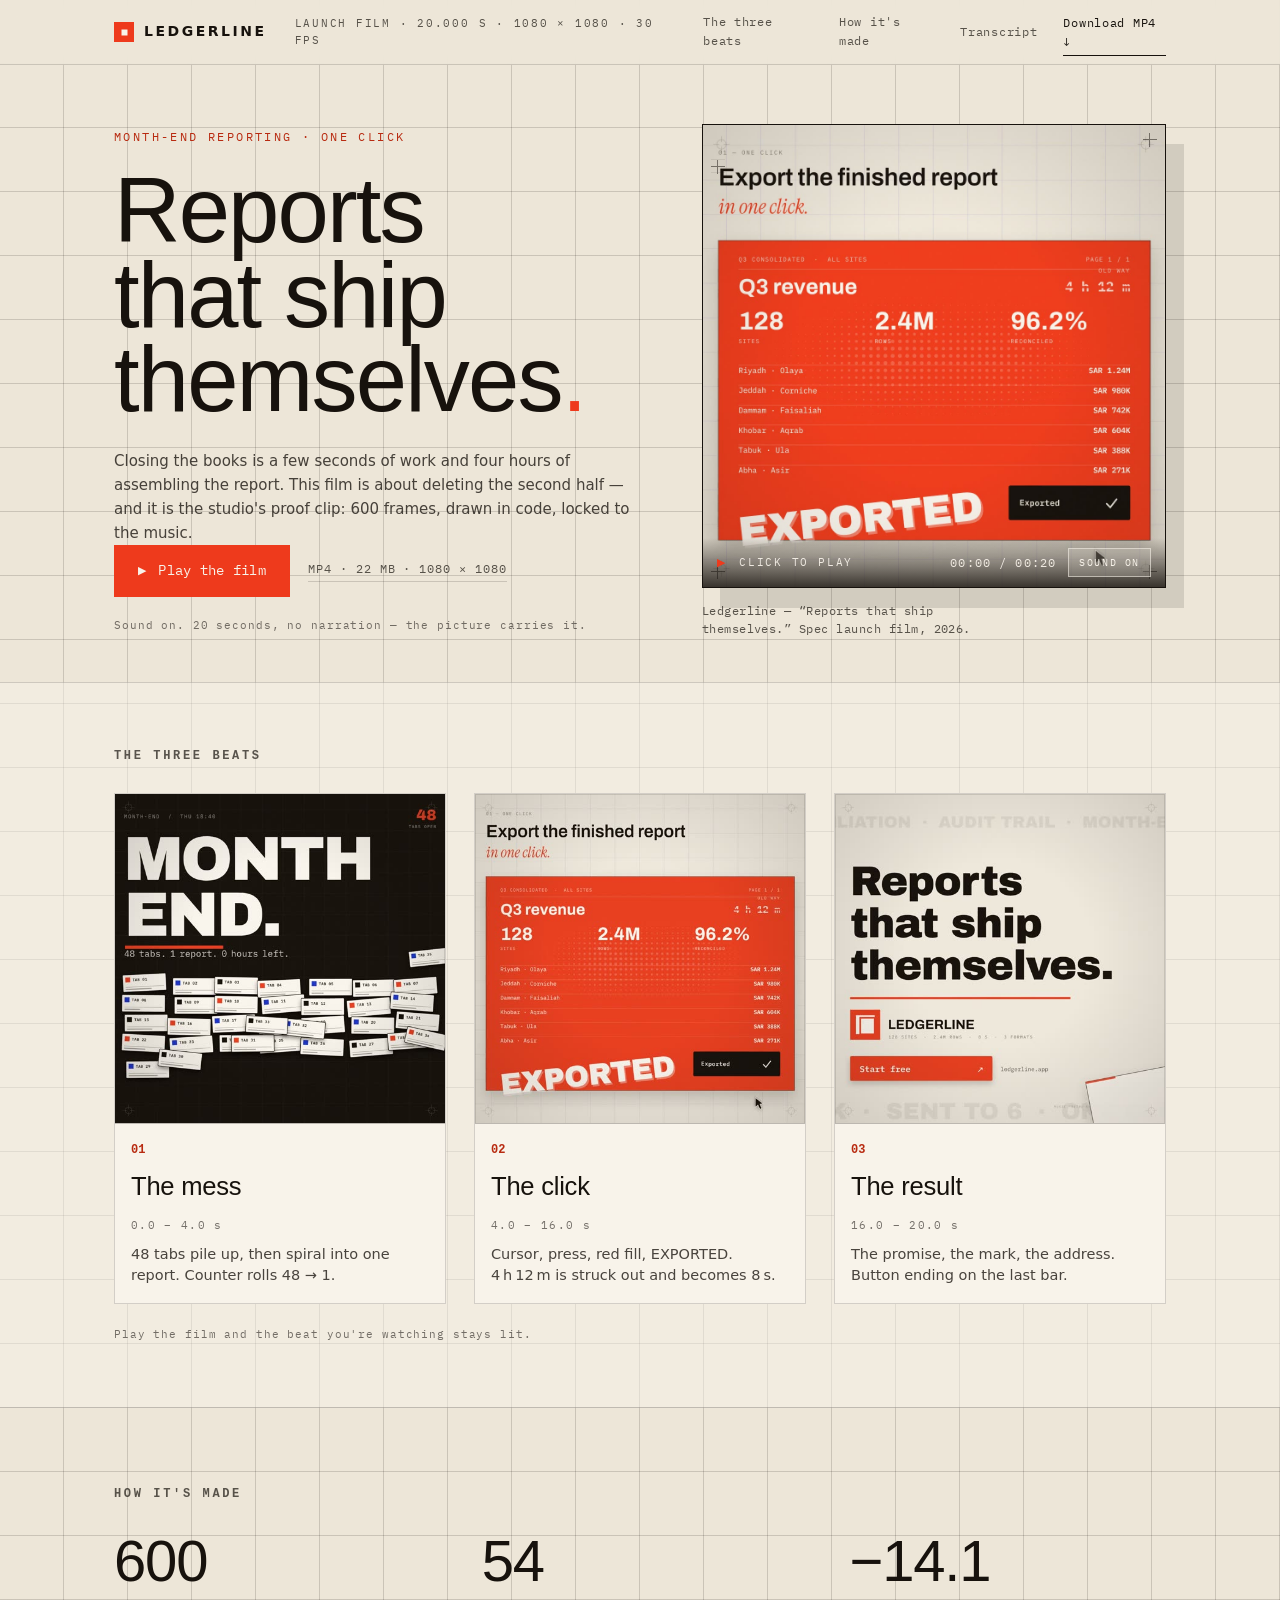
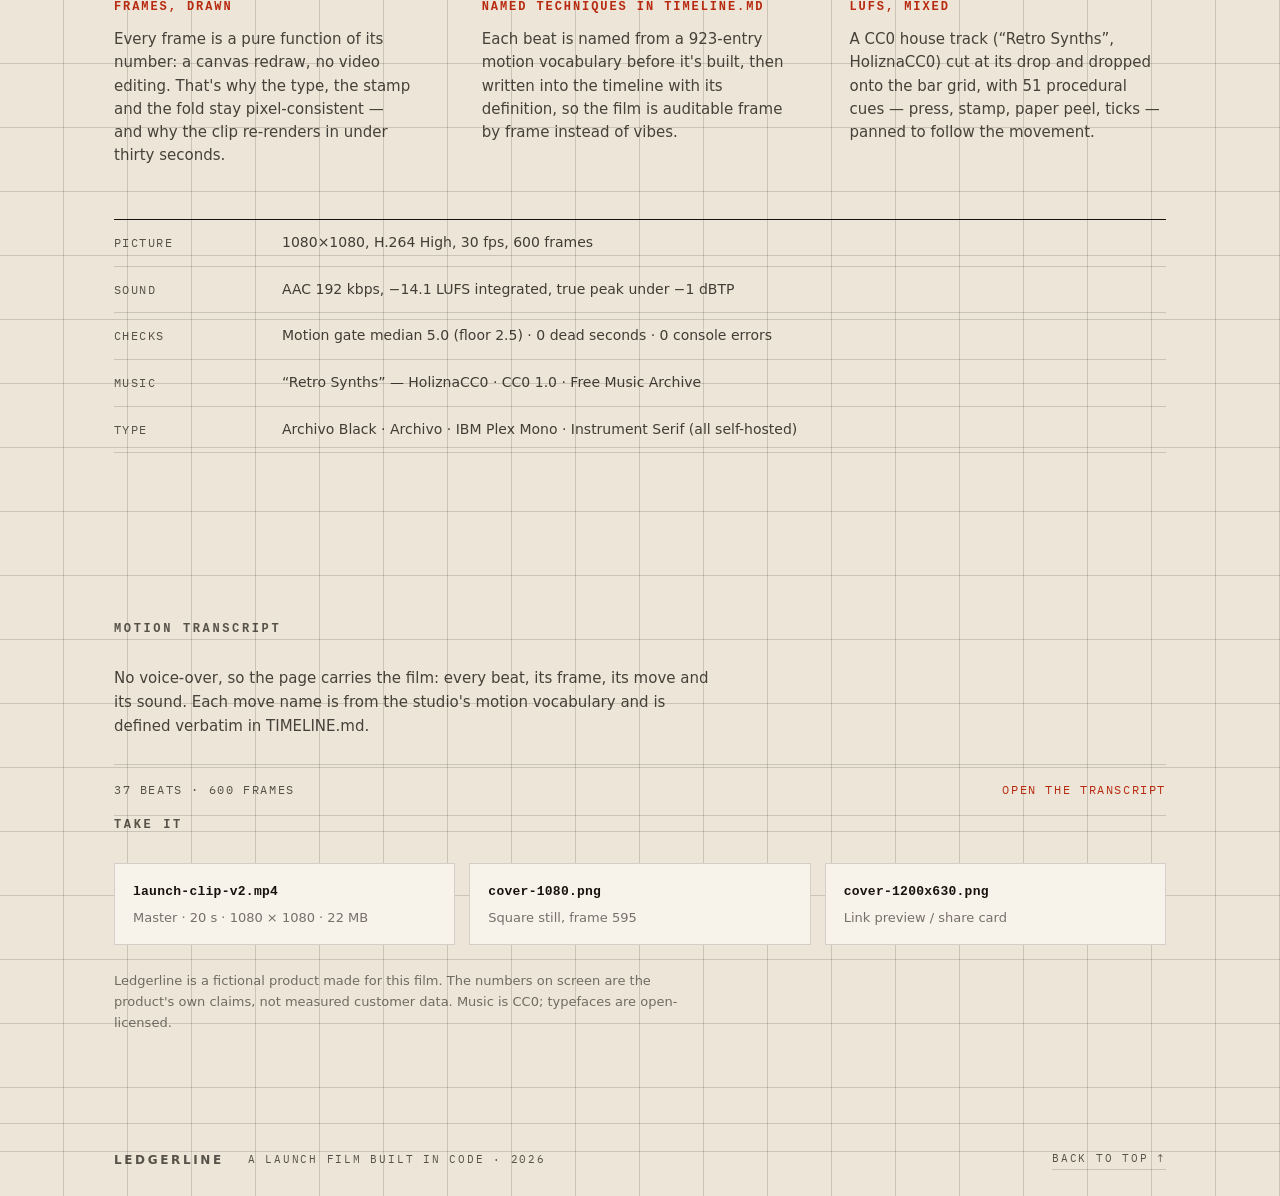
==== index.html @ 4f6af567 "bump css version" ====
<!doctype html>
<html lang="en">
<head>
<meta charset="utf-8">
<meta name="viewport" content="width=device-width,initial-scale=1">
<title>Ledgerline — launch clip, 20 s</title>
<meta name="description" content="A 20-second launch film for Ledgerline, a month-end reporting tool: 48 tabs become one report, one click exports it in 8 seconds. Built frame by frame in code.">
<meta property="og:title" content="Ledgerline — reports that ship themselves">
<meta property="og:description" content="20-second launch film. 48 tabs → one report → one click → 8 s. Sound on.">
<meta property="og:image" content="media/cover-1200x630.png">
<meta property="og:type" content="video.other">
<link rel="stylesheet" href="style.css?v=20261022d">
</head>
<body>

<header class="bar">
  <div class="wrap bar-in">
    <a class="brand" href="#top">
      <span class="mark" aria-hidden="true"><i></i></span>
      <span class="brand-name">LEDGERLINE</span>
    </a>
    <p class="meta">LAUNCH FILM · 20.000 S · 1080 × 1080 · 30 FPS</p>
    <nav class="links">
      <a href="#beats">The three beats</a>
      <a href="#made">How it's made</a>
      <a href="#transcript">Transcript</a>
      <a class="cta-link" href="media/launch-clip-v2.mp4" download>Download MP4 <span aria-hidden="true">↓</span></a>
    </nav>
  </div>
</header>

<main id="top">

  <section class="hero wrap">
    <div class="hero-copy">
      <p class="kicker">MONTH-END REPORTING · ONE CLICK</p>
      <h1>Reports<br>that ship<br>themselves<span class="dot">.</span></h1>
      <p class="lede">Closing the books is a few seconds of work and four hours of assembling the report.
        This film is about deleting the second half — and it is the studio's proof clip: 600 frames,
        drawn in code, locked to the music.</p>
      <div class="actions">
        <button id="play" class="btn" aria-label="Play the film with sound">
          <span class="btn-ico" aria-hidden="true">▶</span> Play the film
        </button>
        <a class="ghost" href="media/launch-clip-v2.mp4" download>MP4 · 22 MB · 1080 × 1080</a>
      </div>
      <p class="hint" id="hint">Sound on. 20 seconds, no narration — the picture carries it.</p>
    </div>

    <figure class="player" id="player">
      <div class="frame">
        <span class="cm tl"></span><span class="cm tr"></span><span class="cm bl"></span><span class="cm br"></span>
        <video id="film" src="media/clip-web.mp4?v=20261022b" poster="media/poster.jpg?v=20261022b"
               playsinline muted preload="metadata" width="1080" height="1080"></video>
        <div class="bar-in-frame">
          <span class="tap" aria-hidden="true"><i>▶</i> CLICK TO PLAY</span>
          <span class="tc"><span id="tc">00:00</span> / 00:20</span>
          <button class="snd" id="snd" aria-pressed="true">SOUND ON</button>
        </div>
      </div>
      <figcaption>Ledgerline — “Reports that ship themselves.” Spec launch film, 2026.</figcaption>
    </figure>
  </section>

  <section class="beats" id="beats">
    <div class="wrap">
      <h2 class="sec">The three beats</h2>
      <ol class="beat-list">
        <li class="beat" data-t="0" data-end="4">
          <button class="beat-in">
            <img src="media/beat_2.2.jpg" alt="A pile of 48 browser tabs spiralling into one report" width="540" height="540" loading="lazy">
            <span class="beat-id">01</span>
            <span class="beat-name">The mess</span>
            <span class="beat-time">0.0 – 4.0 s</span>
            <span class="beat-note">48 tabs pile up, then spiral into one report. Counter rolls 48 → 1.</span>
          </button>
        </li>
        <li class="beat" data-t="4" data-end="16">
          <button class="beat-in">
            <img src="media/beat_7.0.jpg" alt="A red report sheet stamped EXPORTED" width="540" height="540" loading="lazy">
            <span class="beat-id">02</span>
            <span class="beat-name">The click</span>
            <span class="beat-time">4.0 – 16.0 s</span>
            <span class="beat-note">Cursor, press, red fill, EXPORTED. 4&#8239;h&#8239;12&#8239;m is struck out and becomes 8&#8239;s.</span>
          </button>
        </li>
        <li class="beat" data-t="16" data-end="20">
          <button class="beat-in">
            <img src="media/beat_19.9.jpg" alt="Closing card: Reports that ship themselves" width="540" height="540" loading="lazy">
            <span class="beat-id">03</span>
            <span class="beat-name">The result</span>
            <span class="beat-time">16.0 – 20.0 s</span>
            <span class="beat-note">The promise, the mark, the address. Button ending on the last bar.</span>
          </button>
        </li>
      </ol>
      <p class="beats-hint">Play the film and the beat you're watching stays lit.</p>
    </div>
  </section>

  <section class="made wrap" id="made">
    <h2 class="sec">How it's made</h2>
    <div class="cols">
      <div class="col">
        <p class="num">600</p>
        <p class="num-lab">frames, drawn</p>
        <p class="body">Every frame is a pure function of its number: a canvas redraw, no video editing.
          That's why the type, the stamp and the fold stay pixel-consistent — and why the clip re-renders
          in under thirty seconds.</p>
      </div>
      <div class="col">
        <p class="num">54</p>
        <p class="num-lab">named techniques in TIMELINE.md</p>
        <p class="body">Each beat is named from a 923-entry motion vocabulary before it's built, then written
          into the timeline with its definition, so the film is auditable frame by frame instead of vibes.</p>
      </div>
      <div class="col">
        <p class="num">−14.1</p>
        <p class="num-lab">LUFS, mixed</p>
        <p class="body">A CC0 house track (“Retro Synths”, HoliznaCC0) cut at its drop and dropped onto the
          bar grid, with 51 procedural cues — press, stamp, paper peel, ticks — panned to follow the movement.</p>
      </div>
    </div>
    <dl class="spec">
      <div><dt>Picture</dt><dd>1080×1080, H.264 High, 30 fps, 600 frames</dd></div>
      <div><dt>Sound</dt><dd>AAC 192 kbps, −14.1 LUFS integrated, true peak under −1 dBTP</dd></div>
      <div><dt>Checks</dt><dd>Motion gate median 5.0 (floor 2.5) · 0 dead seconds · 0 console errors</dd></div>
      <div><dt>Music</dt><dd>“Retro Synths” — HoliznaCC0 · CC0 1.0 · Free Music Archive</dd></div>
      <div><dt>Type</dt><dd>Archivo Black · Archivo · IBM Plex Mono · Instrument Serif (all self-hosted)</dd></div>
    </dl>
  </section>

  <section class="transcript wrap" id="transcript">
    <h2 class="sec">Motion transcript</h2>
    <p class="lede">No voice-over, so the page carries the film: every beat, its frame, its move and its sound.
      Each move name is from the studio's motion vocabulary and is defined verbatim in TIMELINE.md.</p>
    <details class="tl">
      <summary><span>37 beats · 600 frames</span><span class="tl-open">Open the transcript</span><span class="tl-close">Close</span></summary>
      <div class="tl-body">
        <table class="tl-table">
          <thead><tr><th>Time</th><th>Frame</th><th>What happens</th><th>Moves · sound</th></tr></thead>
          <tbody>
<!-- transcript:start -->
            <tr><td class="t">0.00s</td><td class="f">0–3</td><td class="b">Open on ink, crop marks lock</td><td class="m">hard-cut · gate-weave<em>hard-cut · whoosh</em></td></tr>
            <tr><td class="t">0.07s</td><td class="f">2–16</td><td class="b">MONTH slams down</td><td class="m">stamp-impression · jitter-and-boil-text<em>— · impact-hit + foley</em></td></tr>
            <tr><td class="t">0.37s</td><td class="f">11–26</td><td class="b">END. rises out of its own baseline</td><td class="m">text-mask-reveal · tracking-in<em>— · ui-sound-effects</em></td></tr>
            <tr><td class="t">0.60s</td><td class="f">18–34</td><td class="b">Red rule draws across</td><td class="m">stroke-draw-on · anticipation<em>— · ui-sound-effects</em></td></tr>
            <tr><td class="t">0.73s</td><td class="f">22–40</td><td class="b">Subtitle arrives word by word</td><td class="m">per-word-fade-in · stereo-panning<em>— · ui-sound-effects</em></td></tr>
            <tr><td class="t">0.93s</td><td class="f">28–80</td><td class="b">48 tabs cascade into a pile</td><td class="m">staggered-cascade-reveal · idle-float-bob<em>— · ui-sound-effects</em></td></tr>
            <tr><td class="t">2.93s</td><td class="f">88–108</td><td class="b">Counter rolls 48 → 1, &quot;48 tabs.&quot; struck out</td><td class="m">number-count-down · stroke-draw-on<em>— · ui-sound-effects</em></td></tr>
            <tr><td class="t">2.93s</td><td class="f">88–106</td><td class="b">Pile spirals into one report</td><td class="m">particle-swarm-assemble · anticipation<em>cut-on-action · riser</em></td></tr>
            <tr><td class="t">3.33s</td><td class="f">100–112</td><td class="b">The one report lands</td><td class="m">overshoot-bounce-in · drop-shadow-breathing<em>— · click</em></td></tr>
            <tr><td class="t">3.67s</td><td class="f">110–120</td><td class="b">Whip out to the product</td><td class="m">whip-pan · motion-blur<em>whip-pan · whoosh</em></td></tr>
            <tr><td class="t">4.00s</td><td class="f">120–140</td><td class="b">Report sheet drops onto the desk</td><td class="m">overshoot-bounce-in · swiss-grid-slide<em>hard-cut · impact-hit</em></td></tr>
            <tr><td class="t">4.33s</td><td class="f">130–160</td><td class="b">Stats and rows populate, numbers roll</td><td class="m">staggered-cascade-reveal · odometer-roll<em>— · ui-sound-effects</em></td></tr>
            <tr><td class="t">5.47s</td><td class="f">164–180</td><td class="b">Cursor whips in with a trailing ring</td><td class="m">cursor-follower-dot-and-ring · motion-blur<em>— · whoosh</em></td></tr>
            <tr><td class="t">5.67s</td><td class="f">170–182</td><td class="b">Hover: sheen crosses the button</td><td class="m">sheen-sweep · cursor-state-change<em>— · ui-sound-effects</em></td></tr>
            <tr><td class="t">6.00s</td><td class="f">180–192</td><td class="b">Press: button depresses, ripple leaves</td><td class="m">press-depress · touch-ripple<em>— · click + sub-drop</em></td></tr>
            <tr><td class="t">6.13s</td><td class="f">184–206</td><td class="b">Red fills the sheet left to right</td><td class="m">linear-wipe · halftone<em>— · riser</em></td></tr>
            <tr><td class="t">6.53s</td><td class="f">196–212</td><td class="b">EXPORTED stamps into the red</td><td class="m">stamp-impression · halftone-dot-scaling<em>— · impact-hit + success-chime</em></td></tr>
            <tr><td class="t">6.60s</td><td class="f">198–212</td><td class="b">4 h 12 m is struck through</td><td class="m">stroke-draw-on · cut-to-the-beat<em>— · ui-sound-effects</em></td></tr>
            <tr><td class="t">7.07s</td><td class="f">212–226</td><td class="b">Value swaps to 8 s</td><td class="m">cross-dissolve · number-count-down<em>— · success-chime</em></td></tr>
            <tr><td class="t">7.87s</td><td class="f">236–254</td><td class="b">Red recedes, stamp stays printed</td><td class="m">linear-wipe · jitter-and-boil-text<em>— · foley</em></td></tr>
            <tr><td class="t">7.93s</td><td class="f">238–262</td><td class="b">Sheet folds into three panels</td><td class="m">accordion-fold · page-turn<em>— · foley</em></td></tr>
            <tr><td class="t">8.80s</td><td class="f">264–288</td><td class="b">PDF / XLSX / LINK fan out</td><td class="m">stacked-card-reveal · drop-shadow-breathing<em>— · ui-sound-effects</em></td></tr>
            <tr><td class="t">10.20s</td><td class="f">306–336</td><td class="b">Cursor ticks each format green</td><td class="m">cursor-state-change · badge-count-bump<em>— · ui-sound-effects</em></td></tr>
            <tr><td class="t">11.00s</td><td class="f">330–352</td><td class="b">Cards fly out along a path</td><td class="m">path-follow-motion · motion-blur<em>— · whoosh</em></td></tr>
            <tr><td class="t">11.67s</td><td class="f">350–366</td><td class="b">Result board slides over the page</td><td class="m">slide-over-cover · progress-steps-connector-fill<em>— · impact-hit</em></td></tr>
            <tr><td class="t">12.40s</td><td class="f">372–404</td><td class="b">8 s counts up, audit line snaps full</td><td class="m">number-count-up · progress-steps-connector-fill<em>— · ui-sound-effects</em></td></tr>
            <tr><td class="t">13.67s</td><td class="f">410–420</td><td class="b">Riser into the payoff</td><td class="m">anticipation · halftone-dot-scaling<em>— · riser</em></td></tr>
            <tr><td class="t">14.00s</td><td class="f">420–448</td><td class="b">Payoff; board shrinks to a corner card</td><td class="m">zoom-out-reveal · handheld-shake<em>cut-on-action · impact-hit + sub-drop + success-chime</em></td></tr>
            <tr><td class="t">14.53s</td><td class="f">436–470</td><td class="b">&quot;Every format. Every recipient.&quot; lands</td><td class="m">per-word-fade-in · underline-wipe<em>— · ui-sound-effects</em></td></tr>
            <tr><td class="t">15.60s</td><td class="f">468–480</td><td class="b">Whip out to the closing card</td><td class="m">whip-pan · motion-blur<em>whip-pan · whoosh</em></td></tr>
            <tr><td class="t">16.00s</td><td class="f">480–500</td><td class="b">&quot;Reports&quot; rises through its mask</td><td class="m">text-mask-reveal · stacked-line-build<em>hard-cut · impact-hit</em></td></tr>
            <tr><td class="t">16.27s</td><td class="f">488–506</td><td class="b">&quot;that ship&quot; stacks under it</td><td class="m">stacked-line-build · tracking-in<em>— · ui-sound-effects</em></td></tr>
            <tr><td class="t">16.53s</td><td class="f">496–514</td><td class="b">&quot;themselves.&quot; completes the block</td><td class="m">stacked-line-build · tracking-in<em>— · ui-sound-effects</em></td></tr>
            <tr><td class="t">16.73s</td><td class="f">502–530</td><td class="b">Red rule + logo mark wipe in</td><td class="m">logo-mask-wipe-reveal · stroke-draw-on<em>— · sonic-logo</em></td></tr>
            <tr><td class="t">17.07s</td><td class="f">512–552</td><td class="b">LEDGERLINE tracking collapses</td><td class="m">tracking-in · logo-mask-wipe-reveal<em>— · sonic-logo</em></td></tr>
            <tr><td class="t">17.67s</td><td class="f">530–564</td><td class="b">CTA types on, caret blinking</td><td class="m">typewriter-reveal · blinking-cursor<em>— · typing-sounds</em></td></tr>
            <tr><td class="t">18.53s</td><td class="f">556–600</td><td class="b">Hold: marquee rows drift, grain boils</td><td class="m">parallax-marquee-rows · film-grain<em>button-ending · button-ending</em></td></tr>
            <!-- transcript:end -->
          </tbody>
        </table>
      </div>
    </details>
  </section>

  <section class="deliver wrap">
    <h2 class="sec">Take it</h2>
    <ul class="files">
      <li><a href="media/launch-clip-v2.mp4" download><strong>launch-clip-v2.mp4</strong><span>Master · 20 s · 1080 × 1080 · 22 MB</span></a></li>
      <li><a href="media/cover-1080.png" download><strong>cover-1080.png</strong><span>Square still, frame 595</span></a></li>
      <li><a href="media/cover-1200x630.png" download><strong>cover-1200x630.png</strong><span>Link preview / share card</span></a></li>
    </ul>
    <p class="foot-note">Ledgerline is a fictional product made for this film. The numbers on screen are the
      product's own claims, not measured customer data. Music is CC0; typefaces are open-licensed.</p>
  </section>

</main>

<footer class="foot">
  <div class="wrap foot-in">
    <span class="brand-name small">LEDGERLINE</span>
    <span class="meta">A LAUNCH FILM BUILT IN CODE · 2026</span>
    <a class="meta" href="#top">Back to top ↑</a>
  </div>
</footer>

<script src="app.js?v=20261022c"></script>
</body>
</html>
---- style.css ----
@font-face{font-family:'Archivo Black';src:url('fonts/archivo-black.woff2') format('woff2');font-weight:400;font-display:swap}
@font-face{font-family:'Archivo';src:url('fonts/archivo.woff2') format('woff2');font-weight:400 700;font-display:swap}
@font-face{font-family:'PlexMono';src:url('fonts/plex-mono.woff2') format('woff2');font-weight:400;font-display:swap}
@font-face{font-family:'PlexMono';src:url('fonts/plex-mono-600.woff2') format('woff2');font-weight:600;font-display:swap}

:root{
  --paper:#EDE6D8; --sheet:#F8F3EA; --ink:#17120D; --red:#EE3A1C; --red-deep:#B82A10; --green:#12A66B;
  --ink-60:rgba(23,18,13,.70); --ink-45:rgba(23,18,13,.58); --hair:rgba(23,18,13,.16);
  --mono:'PlexMono',ui-monospace,monospace; --sans:'Archivo',system-ui,sans-serif; --black:'Archivo Black',Impact,sans-serif;
  --gut:clamp(20px,5vw,64px); --maxw:1180px;
}
*{box-sizing:border-box}
html{scroll-behavior:smooth}
body{
  margin:0; background:var(--paper); color:var(--ink);
  font-family:var(--sans); font-size:17px; line-height:1.55;
  -webkit-font-smoothing:antialiased;
  background-image:linear-gradient(var(--hair) 1px,transparent 1px),linear-gradient(90deg,var(--hair) 1px,transparent 1px);
  background-size:64px 64px; background-position:-1px -1px;
}
.wrap{max-width:var(--maxw); margin:0 auto; padding:0 var(--gut)}
a{color:inherit; text-decoration:none}
button{font:inherit; color:inherit; background:none; border:0; cursor:pointer}

/* ---------------------------------------------------------------- bar */
.bar{position:sticky; top:0; z-index:40; background:rgba(237,230,216,.92); backdrop-filter:blur(8px); border-bottom:1px solid var(--hair)}
.bar-in{display:flex; align-items:center; gap:28px; min-height:64px}
.brand{display:flex; align-items:center; gap:10px}
.mark{width:20px; height:20px; background:var(--red); display:grid; place-items:center}
.mark i{display:block; width:11px; height:11px; background:var(--sheet); box-shadow:inset 0 0 0 2.5px var(--red)}
.brand-name{font-weight:700; letter-spacing:.18em; font-size:14px}
.brand-name.small{font-size:12px; letter-spacing:.22em; color:var(--ink-60)}
.meta{font-family:var(--mono); font-size:11px; letter-spacing:.16em; color:var(--ink-60); margin:0; text-transform:uppercase}
.links{margin-left:auto; display:flex; align-items:center; gap:26px; font-family:var(--mono); font-size:12px; letter-spacing:.06em}
.links a{position:relative; padding:6px 0; color:var(--ink-60); transition:color .18s}
.links a:hover{color:var(--ink)}
.links a::after{content:""; position:absolute; left:0; bottom:0; height:1px; width:0; background:var(--red); transition:width .28s cubic-bezier(.2,.7,.3,1)}
.links a:hover::after{width:100%}
.cta-link{color:var(--ink) !important; border-bottom:1px solid var(--ink); padding-bottom:3px !important}

/* --------------------------------------------------------------- hero */
.hero{display:grid; grid-template-columns:1.06fr .94fr; gap:clamp(28px,5vw,72px); align-items:center; padding-top:clamp(30px,4.6vw,66px); padding-bottom:clamp(26px,3.4vw,44px)}
.kicker{font-family:var(--mono); font-size:12px; letter-spacing:.2em; color:var(--red-deep); margin:0 0 22px}
h1{font-family:var(--black); font-weight:400; font-size:clamp(46px,7.2vw,96px); line-height:.92; letter-spacing:-.02em; margin:0 0 26px}
h1 .dot{color:var(--red)}
.lede{max-width:46ch; color:rgba(23,18,13,.78); margin:0 0 30px}
.actions{display:flex; align-items:center; gap:18px; flex-wrap:wrap}
.btn{display:inline-flex; align-items:center; gap:12px; background:var(--red); color:var(--sheet); padding:15px 24px;
  font-family:var(--mono); font-size:14px; letter-spacing:.02em; transition:transform .16s cubic-bezier(.2,.8,.3,1), background .2s}
.btn:hover{transform:translateY(-2px); background:#d9300f}
.btn:active{transform:translateY(1px)}
.btn-ico{font-size:11px}
.ghost{font-family:var(--mono); font-size:12px; letter-spacing:.08em; color:var(--ink-60); border-bottom:1px solid var(--hair); padding-bottom:3px; transition:color .2s,border-color .2s}
.ghost:hover{color:var(--ink); border-color:var(--ink)}
.hint{font-family:var(--mono); font-size:11px; letter-spacing:.08em; color:var(--ink-45); margin:20px 0 0}

.player{margin:0}
.frame{position:relative; background:var(--sheet); border:1px solid var(--ink); box-shadow:18px 20px 0 rgba(23,18,13,.12); overflow:hidden}
.frame video{display:block; width:100%; height:auto; aspect-ratio:1/1; object-fit:cover; background:var(--ink)}
.cm{position:absolute; width:14px; height:14px; z-index:3; pointer-events:none; opacity:.5}
.cm::before,.cm::after{content:""; position:absolute; background:var(--ink)}
.cm::before{width:14px; height:1px; top:6px}
.cm::after{width:1px; height:14px; left:6px}
.cm.tl{top:8px; left:8px}.cm.tr{top:8px; right:8px}.cm.bl{bottom:8px; left:8px}.cm.br{bottom:8px; right:8px}
.bar-in-frame{position:absolute; left:0; right:0; bottom:0; z-index:4; display:flex; align-items:center; gap:12px;
  padding:10px 14px; background:linear-gradient(to top, rgba(23,18,13,.82), rgba(23,18,13,0))}
.tap{font-family:var(--mono); font-size:11px; letter-spacing:.16em; color:rgba(248,243,234,.92); transition:opacity .3s}
.tap i{color:var(--red); font-style:normal; margin-right:4px}
.frame.playing .tap{opacity:0}
.chip{display:none; position:absolute; left:14px; bottom:14px; z-index:4; display:inline-flex; align-items:center; gap:9px;
  background:var(--ink); color:var(--sheet); font-family:var(--mono); font-size:12px; letter-spacing:.14em;
  padding:11px 16px; transition:background .2s, transform .18s}
.chip span{font-size:10px; color:var(--red)}
.chip:hover{background:var(--red); transform:translateY(-1px)}
.chip:hover span{color:var(--sheet)}
.chip.gone{opacity:0; pointer-events:none; transform:translateY(6px)}
.bigplay{display:none}
.snd{font-family:var(--mono); font-size:10px; letter-spacing:.16em;
  color:var(--sheet); background:rgba(248,243,234,.18); border:1px solid rgba(248,243,234,.55); padding:6px 10px; transition:background .2s,border-color .2s}
.snd:hover{background:var(--red)}
.snd[aria-pressed="false"]{color:rgba(248,243,234,.6)}
.tc{margin-left:auto; font-family:var(--mono); font-size:11.5px; letter-spacing:.1em; color:rgba(248,243,234,.92)}
figcaption{font-family:var(--mono); font-size:12px; line-height:1.5; letter-spacing:.04em; color:var(--ink-60); margin-top:14px; max-width:44ch}

/* -------------------------------------------------------------- beats */
.beats{border-top:1px solid var(--hair); border-bottom:1px solid var(--hair); background:rgba(248,243,234,.5); padding:clamp(34px,5vw,64px) 0}
.sec{font-family:var(--mono); font-size:12px; letter-spacing:.22em; text-transform:uppercase; color:var(--ink-60); margin:0 0 28px}
.beat-list{list-style:none; display:grid; grid-template-columns:repeat(3,1fr); gap:clamp(14px,2.4vw,28px); margin:0; padding:0}
.beat-in{display:grid; grid-template-areas:"img img" "id id" "name name" "time time" "note note"; gap:2px 12px; width:100%; text-align:left;
  background:var(--sheet); border:1px solid var(--hair); padding:0 0 16px; transition:border-color .25s, transform .25s, box-shadow .25s; position:relative; overflow:hidden}
.beat-in:hover{transform:translateY(-3px); box-shadow:10px 12px 0 rgba(23,18,13,.08)}
.beat img{grid-area:img; width:100%; height:auto; display:block; border-bottom:1px solid var(--hair); filter:saturate(.95); outline:1px solid rgba(23,18,13,.12); outline-offset:-1px; aspect-ratio:1/1; object-fit:cover}
.beat-id{grid-area:id; font-family:var(--mono); font-size:12px; font-weight:600; color:var(--red-deep);
  margin:14px 0 0 11px; padding:1px 5px; justify-self:start}
.beat-name{grid-area:name; font-family:var(--black); font-size:clamp(20px,2vw,26px); margin:4px 16px 0; letter-spacing:-.01em}
.beat-time{grid-area:time; font-family:var(--mono); font-size:11px; letter-spacing:.12em; color:var(--ink-45); margin:8px 16px 0}
.beat-note{grid-area:note; font-size:14.5px; line-height:1.5; color:rgba(23,18,13,.78); margin:8px 16px 0; text-wrap:pretty}
.beat.active .beat-in{border-color:var(--ink); box-shadow:0 0 0 2px var(--ink), 8px 10px 0 rgba(238,58,28,.22)}
.beat.active .beat-id{background:var(--red); color:var(--sheet)}
.beat.active .beat-in::after{content:""; position:absolute; left:0; top:0; height:3px; width:100%; background:var(--red); transform-origin:left; animation:fill 1s linear}
@keyframes fill{from{transform:scaleX(0)}to{transform:scaleX(1)}}
.beats-hint{font-family:var(--mono); font-size:11px; letter-spacing:.08em; color:var(--ink-45); margin:22px 0 0}

/* --------------------------------------------------------------- made */
.made{padding:clamp(40px,6vw,84px) var(--gut)}
.cols{display:grid; grid-template-columns:repeat(3,1fr); gap:clamp(22px,4vw,56px); margin-bottom:clamp(30px,4vw,52px)}
.num{font-family:var(--black); font-size:clamp(38px,4.6vw,58px); line-height:1; margin:0; letter-spacing:-.02em}
.num-lab{font-family:var(--mono); font-size:12px; font-weight:600; letter-spacing:.16em; text-transform:uppercase; color:var(--red-deep); margin:8px 0 12px}
.body{margin:0; font-size:15px; line-height:1.55; color:rgba(23,18,13,.78); text-wrap:pretty}
.spec{margin:0; border-top:1px solid var(--ink)}
.spec > div{display:grid; grid-template-columns:150px 1fr; gap:18px; padding:12px 0; border-bottom:1px solid var(--hair)}
.spec dt{font-family:var(--mono); font-size:12px; letter-spacing:.12em; text-transform:uppercase; color:var(--ink-60); padding-top:2px}
.spec dd{margin:0; font-size:14px; color:rgba(23,18,13,.8)}

/* ----------------------------------------------------------- deliver */
.deliver{padding:0 var(--gut) clamp(48px,7vw,96px)}
.files{list-style:none; margin:0 0 26px; padding:0; display:grid; grid-template-columns:repeat(3,1fr); gap:14px}
.files a{display:block; background:var(--sheet); border:1px solid var(--hair); padding:18px 18px 16px; transition:border-color .22s, transform .22s, box-shadow .22s}
.files a:hover{border-color:var(--ink); transform:translateY(-2px); box-shadow:8px 9px 0 rgba(23,18,13,.08)}
.files strong{display:block; font-family:var(--mono); font-size:13px; letter-spacing:.02em; margin-bottom:6px}
.files span{display:block; font-size:13px; color:var(--ink-45)}
.foot-note{max-width:72ch; font-size:13px; line-height:1.6; color:var(--ink-45); margin:0}

/* --------------------------------------------------------------- foot */
.foot{border-top:1px solid var(--hair); padding:26px 0}
.foot-in{display:flex; align-items:center; gap:24px; flex-wrap:wrap}
.foot-in .meta:last-child{margin-left:auto; border-bottom:1px solid var(--hair); padding-bottom:2px}

/* reveal-on-scroll (always on: 2026-10-20 owner decision, full motion) */
.rv{opacity:0; transform:translateY(22px); transition:opacity .7s cubic-bezier(.2,.7,.2,1), transform .7s cubic-bezier(.2,.7,.2,1)}
.rv.in{opacity:1; transform:none}

@media (max-width:760px){ .bar .meta{display:none} }
@media (max-width:900px){
  .hero{grid-template-columns:1fr; gap:34px; padding-top:28px}
  .beat-list,.cols,.files{grid-template-columns:1fr}
  .links{display:none}
  .spec > div{grid-template-columns:1fr; gap:4px}
  .frame{box-shadow:10px 12px 0 rgba(23,18,13,.12)}
  h1{font-size:clamp(42px,11vw,72px)}
}
@media (max-width:520px){
  .beat-list{grid-template-columns:1fr}
  .bar-in{min-height:56px}
}

/* motion transcript — the film's spoken word, since there is no voice-over */
.transcript{margin:clamp(56px,7vw,92px) auto 0}
.lede{margin:10px 0 0; max-width:64ch; font-size:15px; line-height:1.6; color:rgba(23,18,13,.78); text-wrap:pretty}
.tl{border-top:1px solid var(--hair); border-bottom:1px solid var(--hair); margin-top:26px}
.tl summary{list-style:none; cursor:pointer; display:flex; align-items:center; gap:18px; padding:16px 0;
  font-family:var(--mono); font-size:11.5px; letter-spacing:.14em; text-transform:uppercase; color:var(--ink-60)}
.tl summary::-webkit-details-marker{display:none}
.tl summary .tl-open{margin-left:auto; color:var(--red-deep)}
.tl summary .tl-close{margin-left:auto; color:var(--red-deep); display:none}
.tl[open] summary .tl-open{display:none}
.tl[open] summary .tl-close{display:inline}
.tl-body{padding:4px 0 10px}
.tl-table{width:100%; border-collapse:collapse}
.tl-table th{font-family:var(--mono); font-size:10px; font-weight:600; letter-spacing:.16em; text-transform:uppercase;
  color:var(--ink-45); text-align:left; padding:8px 14px 9px 0; border-bottom:1px solid var(--hair)}
.tl-table td{padding:10px 14px 10px 0; border-bottom:1px dotted var(--hair); vertical-align:top}
.tl-table td.t{font-family:var(--mono); font-size:12px; color:var(--red-deep); white-space:nowrap; width:58px}
.tl-table td.f{font-family:var(--mono); font-size:11.5px; color:var(--ink-45); white-space:nowrap; width:74px}
.tl-table td.b{font-size:14.5px; line-height:1.45; color:rgba(23,18,13,.86)}
.tl-table td.m{font-family:var(--mono); font-size:10.5px; line-height:1.5; color:var(--ink-60); width:33%}
.tl-table td.m em{display:block; font-style:normal; color:rgba(23,18,13,.42); margin-top:4px}
@media (max-width:640px){
  .tl-table thead th:nth-child(2),.tl-table td.f{display:none}
  .tl-table td.m{width:auto; font-size:10px}
  .tl-table td.b{font-size:14px}
  .tl-table th,.tl-table td{padding-right:10px}
}
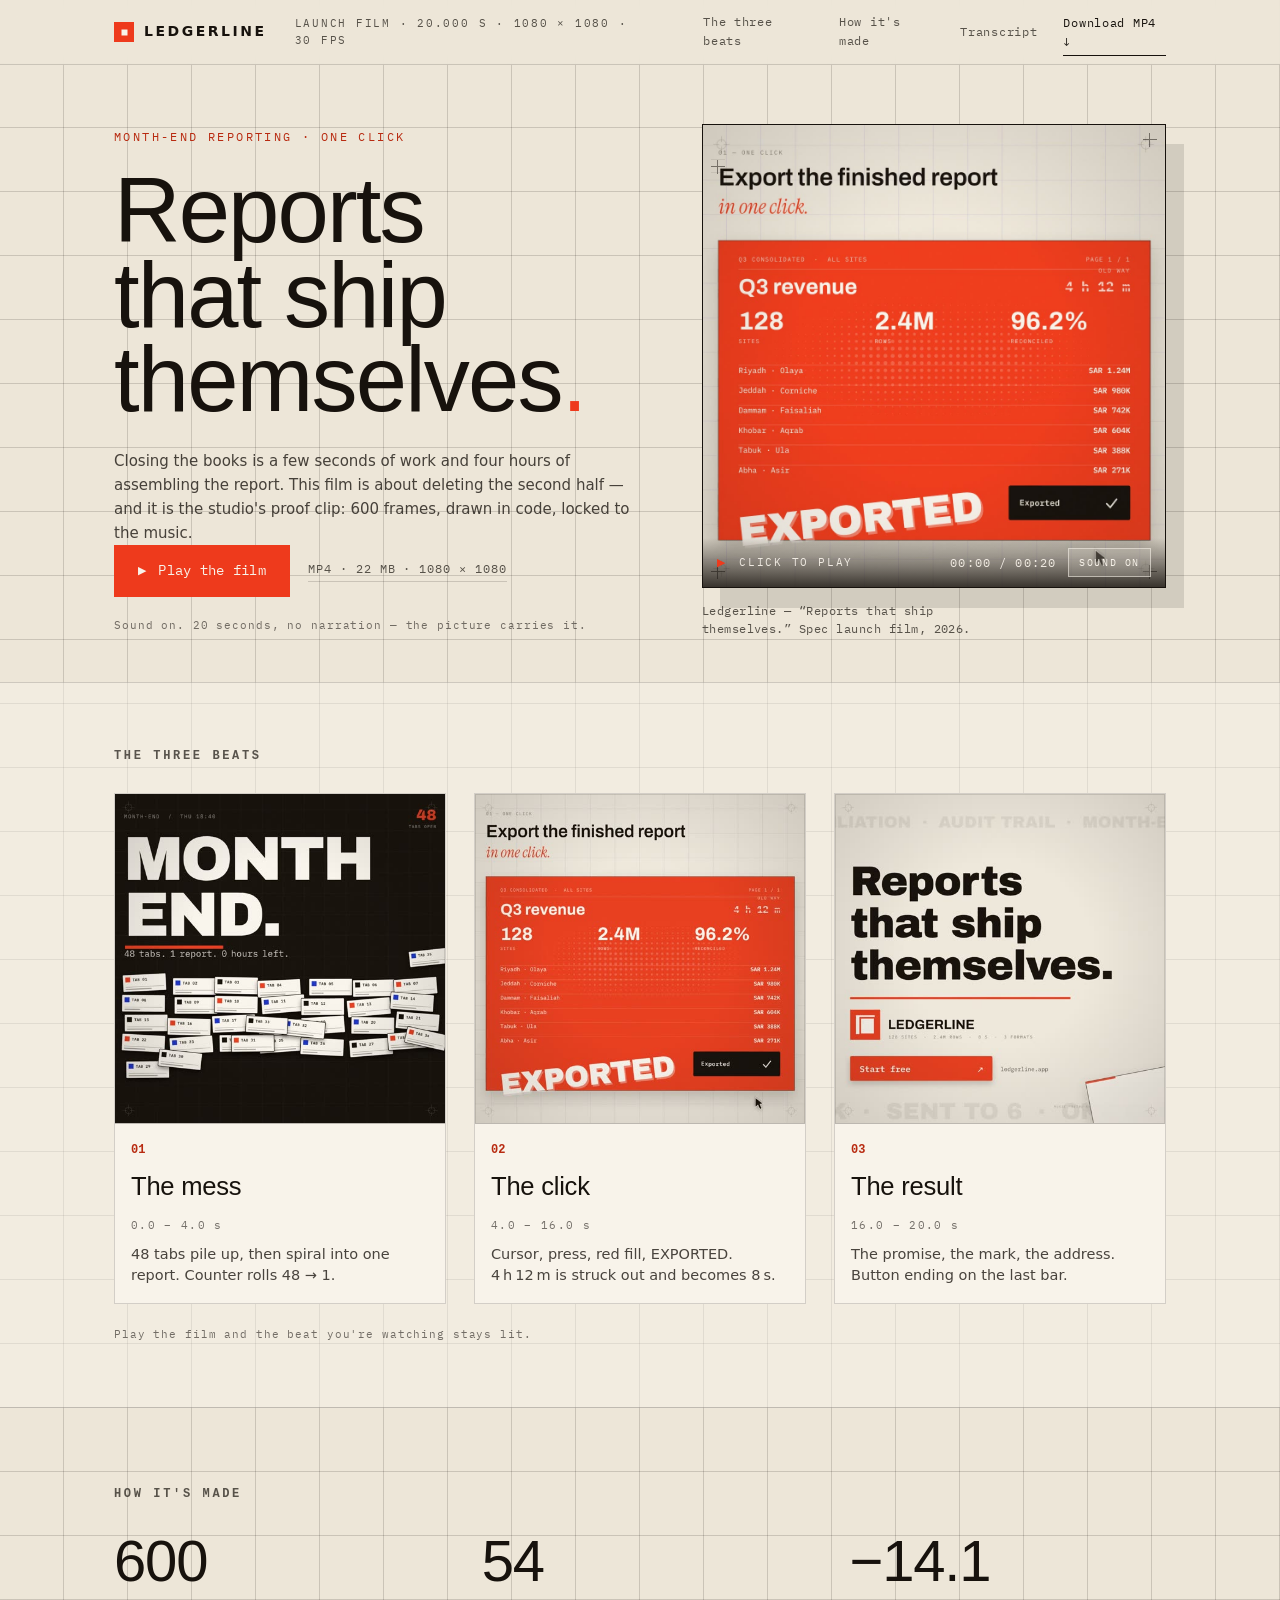
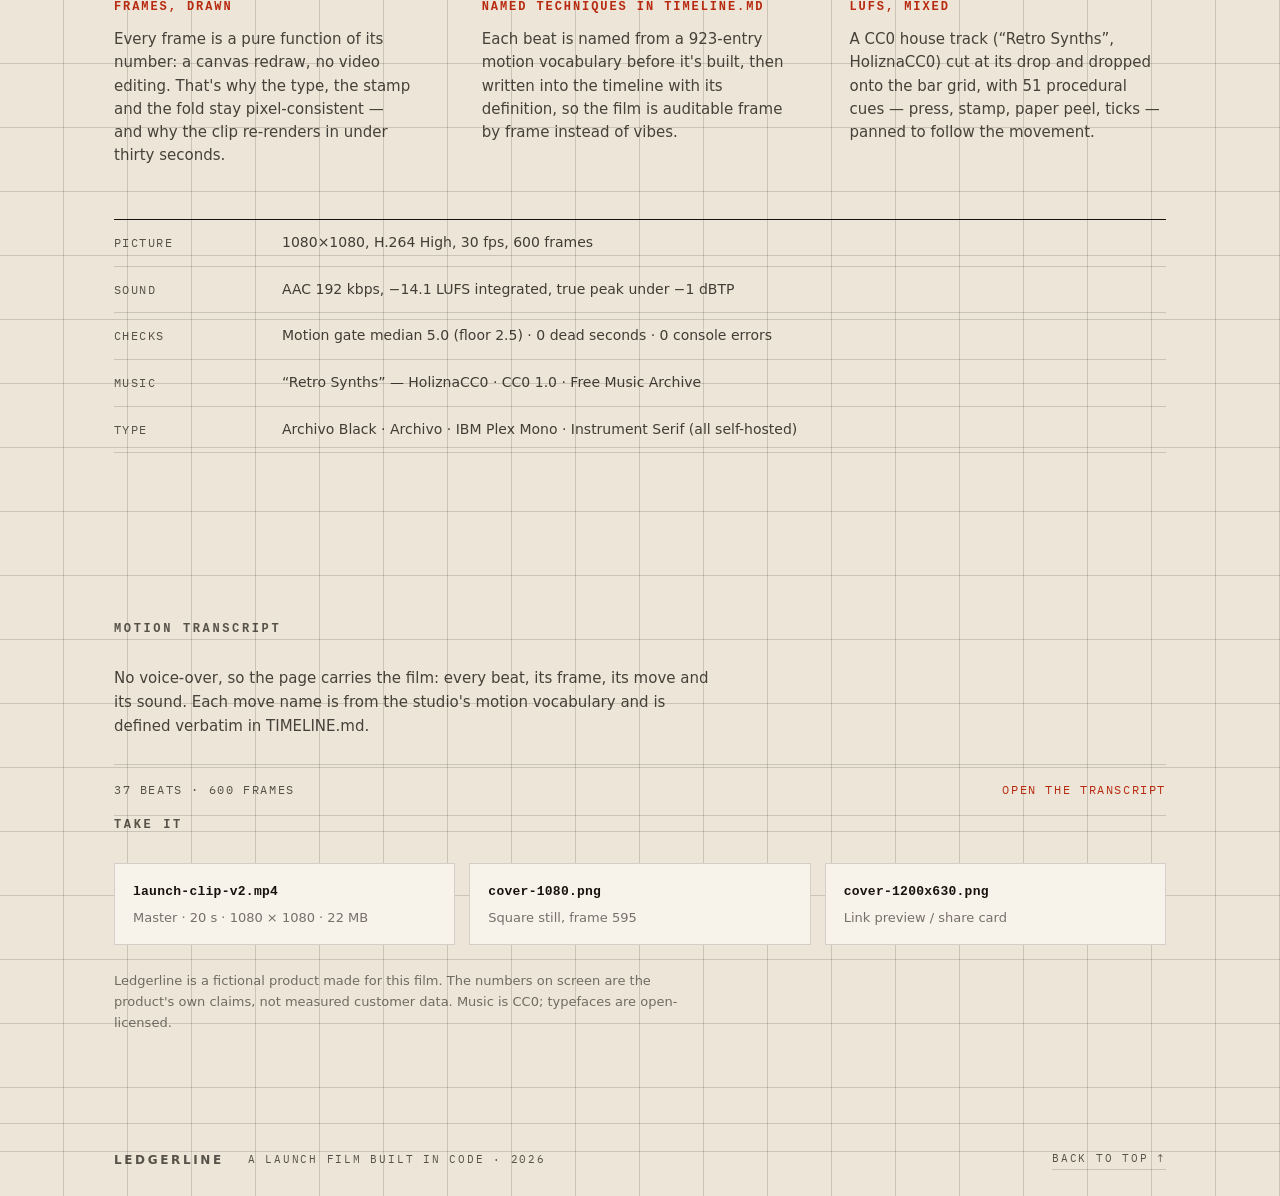
==== commit 9033d99b: "round-1 fixes: single headline at the payoff, caption hold, label clears, header wrap" ====
--- a/index.html
+++ b/index.html
@@ -9,7 +9,7 @@
 <meta property="og:description" content="20-second launch film. 48 tabs → one report → one click → 8 s. Sound on.">
 <meta property="og:image" content="media/cover-1200x630.png">
 <meta property="og:type" content="video.other">
-<link rel="stylesheet" href="style.css?v=20261022d">
+<link rel="stylesheet" href="style.css?v=20261022f">
 </head>
 <body>
 
@@ -19,7 +19,7 @@
       <span class="mark" aria-hidden="true"><i></i></span>
       <span class="brand-name">LEDGERLINE</span>
     </a>
-    <p class="meta">LAUNCH FILM · 20.000 S · 1080 × 1080 · 30 FPS</p>
+    <p class="meta">LAUNCH FILM · 20.000&nbsp;S · 1080&nbsp;×&nbsp;1080 · 30&nbsp;FPS</p>
     <nav class="links">
       <a href="#beats">The three beats</a>
       <a href="#made">How it's made</a>
@@ -50,7 +50,7 @@
     <figure class="player" id="player">
       <div class="frame">
         <span class="cm tl"></span><span class="cm tr"></span><span class="cm bl"></span><span class="cm br"></span>
-        <video id="film" src="media/clip-web.mp4?v=20261022b" poster="media/poster.jpg?v=20261022b"
+        <video id="film" src="media/clip-web.mp4?v=20261022c" poster="media/poster.jpg?v=20261022c"
                playsinline muted preload="metadata" width="1080" height="1080"></video>
         <div class="bar-in-frame">
           <span class="tap" aria-hidden="true"><i>▶</i> CLICK TO PLAY</span>
@@ -137,6 +137,7 @@
     <details class="tl">
       <summary><span>37 beats · 600 frames</span><span class="tl-open">Open the transcript</span><span class="tl-close">Close</span></summary>
       <div class="tl-body">
+        <p class="tl-legend">Moves: primary · secondary. Second line: cut · sound — a dash means the beat rides the cut already running or carries no new cue.</p>
         <table class="tl-table">
           <thead><tr><th>Time</th><th>Frame</th><th>What happens</th><th>Moves · sound</th></tr></thead>
           <tbody>
--- a/style.css
+++ b/style.css
@@ -158,13 +158,14 @@
 .tl-body{padding:4px 0 10px}
 .tl-table{width:100%; border-collapse:collapse}
 .tl-table th{font-family:var(--mono); font-size:10px; font-weight:600; letter-spacing:.16em; text-transform:uppercase;
-  color:var(--ink-45); text-align:left; padding:8px 14px 9px 0; border-bottom:1px solid var(--hair)}
+  color:var(--ink-60); text-align:left; padding:8px 14px 9px 0; border-bottom:1px solid var(--hair)}
 .tl-table td{padding:10px 14px 10px 0; border-bottom:1px dotted var(--hair); vertical-align:top}
-.tl-table td.t{font-family:var(--mono); font-size:12px; color:var(--red-deep); white-space:nowrap; width:58px}
-.tl-table td.f{font-family:var(--mono); font-size:11.5px; color:var(--ink-45); white-space:nowrap; width:74px}
+.tl-table td.t{font-family:var(--mono); font-size:12px; color:var(--red-deep); white-space:nowrap; width:64px}
+.tl-table td.f{font-family:var(--mono); font-size:11.5px; color:var(--ink-60); white-space:nowrap; width:86px}
 .tl-table td.b{font-size:14.5px; line-height:1.45; color:rgba(23,18,13,.86)}
 .tl-table td.m{font-family:var(--mono); font-size:10.5px; line-height:1.5; color:var(--ink-60); width:33%}
-.tl-table td.m em{display:block; font-style:normal; color:rgba(23,18,13,.42); margin-top:4px}
+.tl-table td.m em{display:block; font-style:normal; color:rgba(23,18,13,.55); margin-top:4px}
+.tl-legend{font-family:var(--mono); font-size:10.5px; line-height:1.55; color:var(--ink-60); margin:10px 0 14px; max-width:74ch}
 @media (max-width:640px){
   .tl-table thead th:nth-child(2),.tl-table td.f{display:none}
   .tl-table td.m{width:auto; font-size:10px}
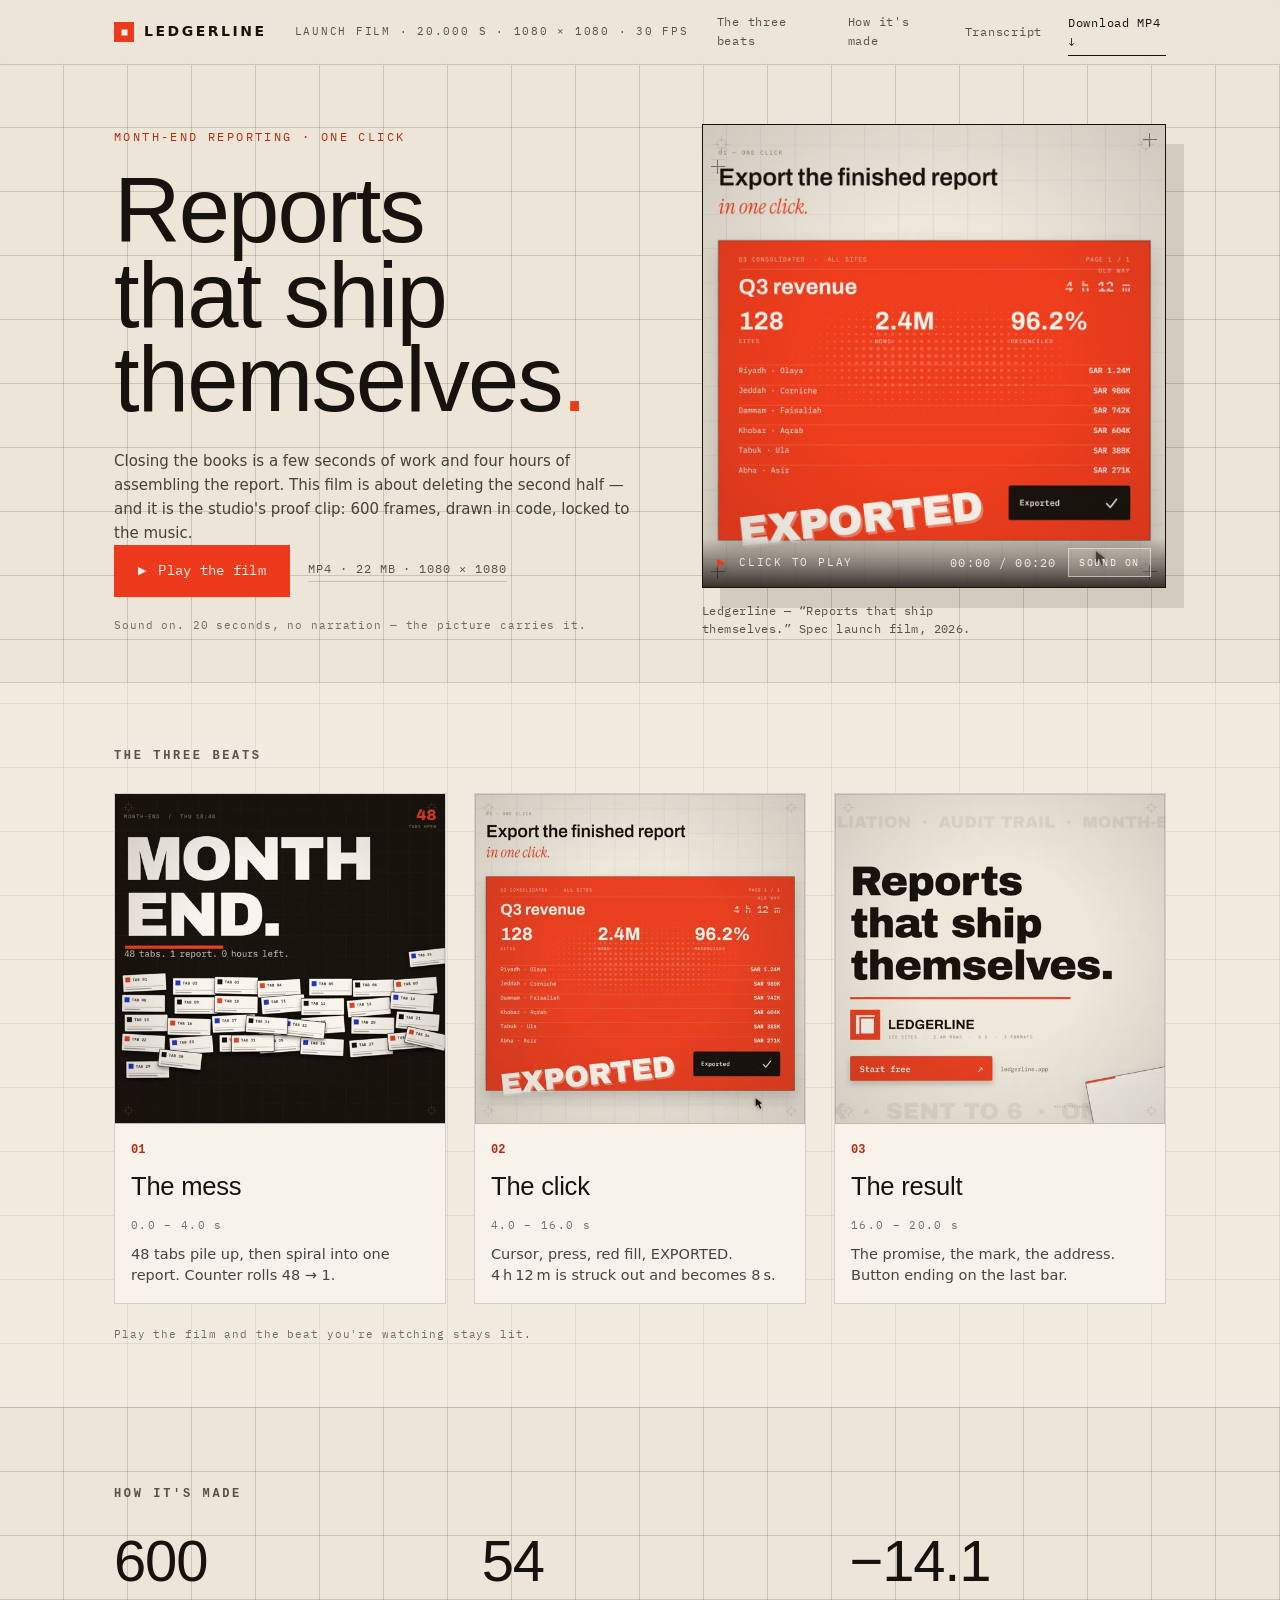
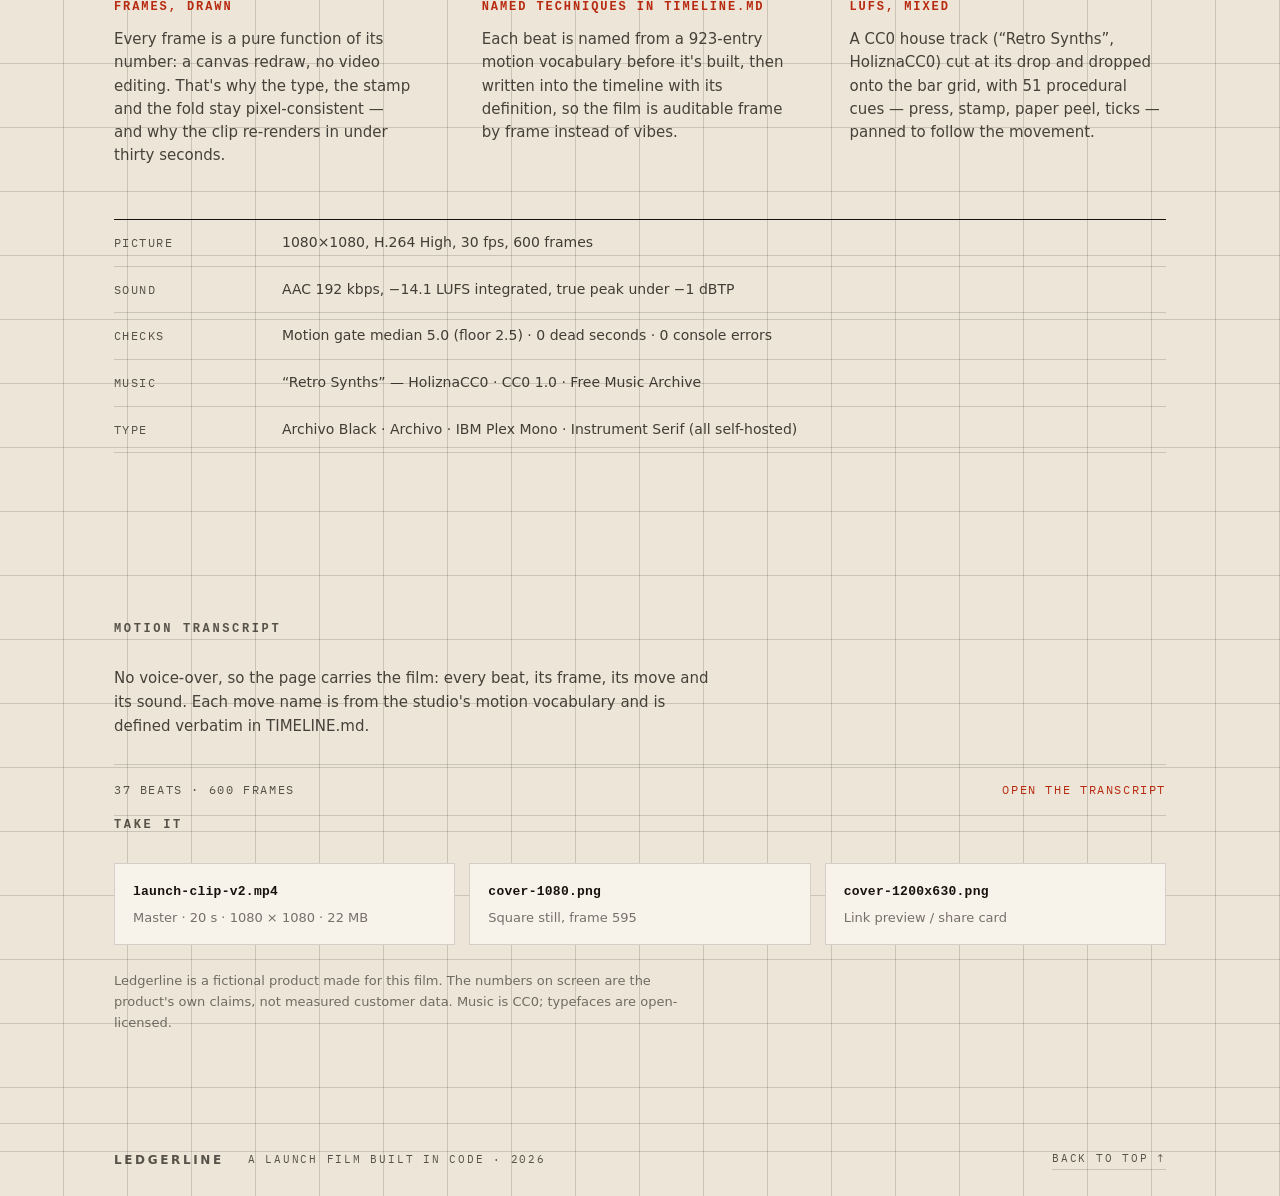
==== commit 57643971: "header metadata on one line" ====
--- a/index.html
+++ b/index.html
@@ -9,7 +9,7 @@
 <meta property="og:description" content="20-second launch film. 48 tabs → one report → one click → 8 s. Sound on.">
 <meta property="og:image" content="media/cover-1200x630.png">
 <meta property="og:type" content="video.other">
-<link rel="stylesheet" href="style.css?v=20261022f">
+<link rel="stylesheet" href="style.css?v=20261022g">
 </head>
 <body>
 
--- a/style.css
+++ b/style.css
@@ -30,7 +30,7 @@
 .mark i{display:block; width:11px; height:11px; background:var(--sheet); box-shadow:inset 0 0 0 2.5px var(--red)}
 .brand-name{font-weight:700; letter-spacing:.18em; font-size:14px}
 .brand-name.small{font-size:12px; letter-spacing:.22em; color:var(--ink-60)}
-.meta{font-family:var(--mono); font-size:11px; letter-spacing:.16em; color:var(--ink-60); margin:0; text-transform:uppercase}
+.meta{font-family:var(--mono); font-size:11px; letter-spacing:.16em; color:var(--ink-60); margin:0; text-transform:uppercase; white-space:nowrap}
 .links{margin-left:auto; display:flex; align-items:center; gap:26px; font-family:var(--mono); font-size:12px; letter-spacing:.06em}
 .links a{position:relative; padding:6px 0; color:var(--ink-60); transition:color .18s}
 .links a:hover{color:var(--ink)}
@@ -130,6 +130,7 @@
 .rv{opacity:0; transform:translateY(22px); transition:opacity .7s cubic-bezier(.2,.7,.2,1), transform .7s cubic-bezier(.2,.7,.2,1)}
 .rv.in{opacity:1; transform:none}
 
+@media (max-width:1180px){ .links{gap:18px} }
 @media (max-width:760px){ .bar .meta{display:none} }
 @media (max-width:900px){
   .hero{grid-template-columns:1fr; gap:34px; padding-top:28px}
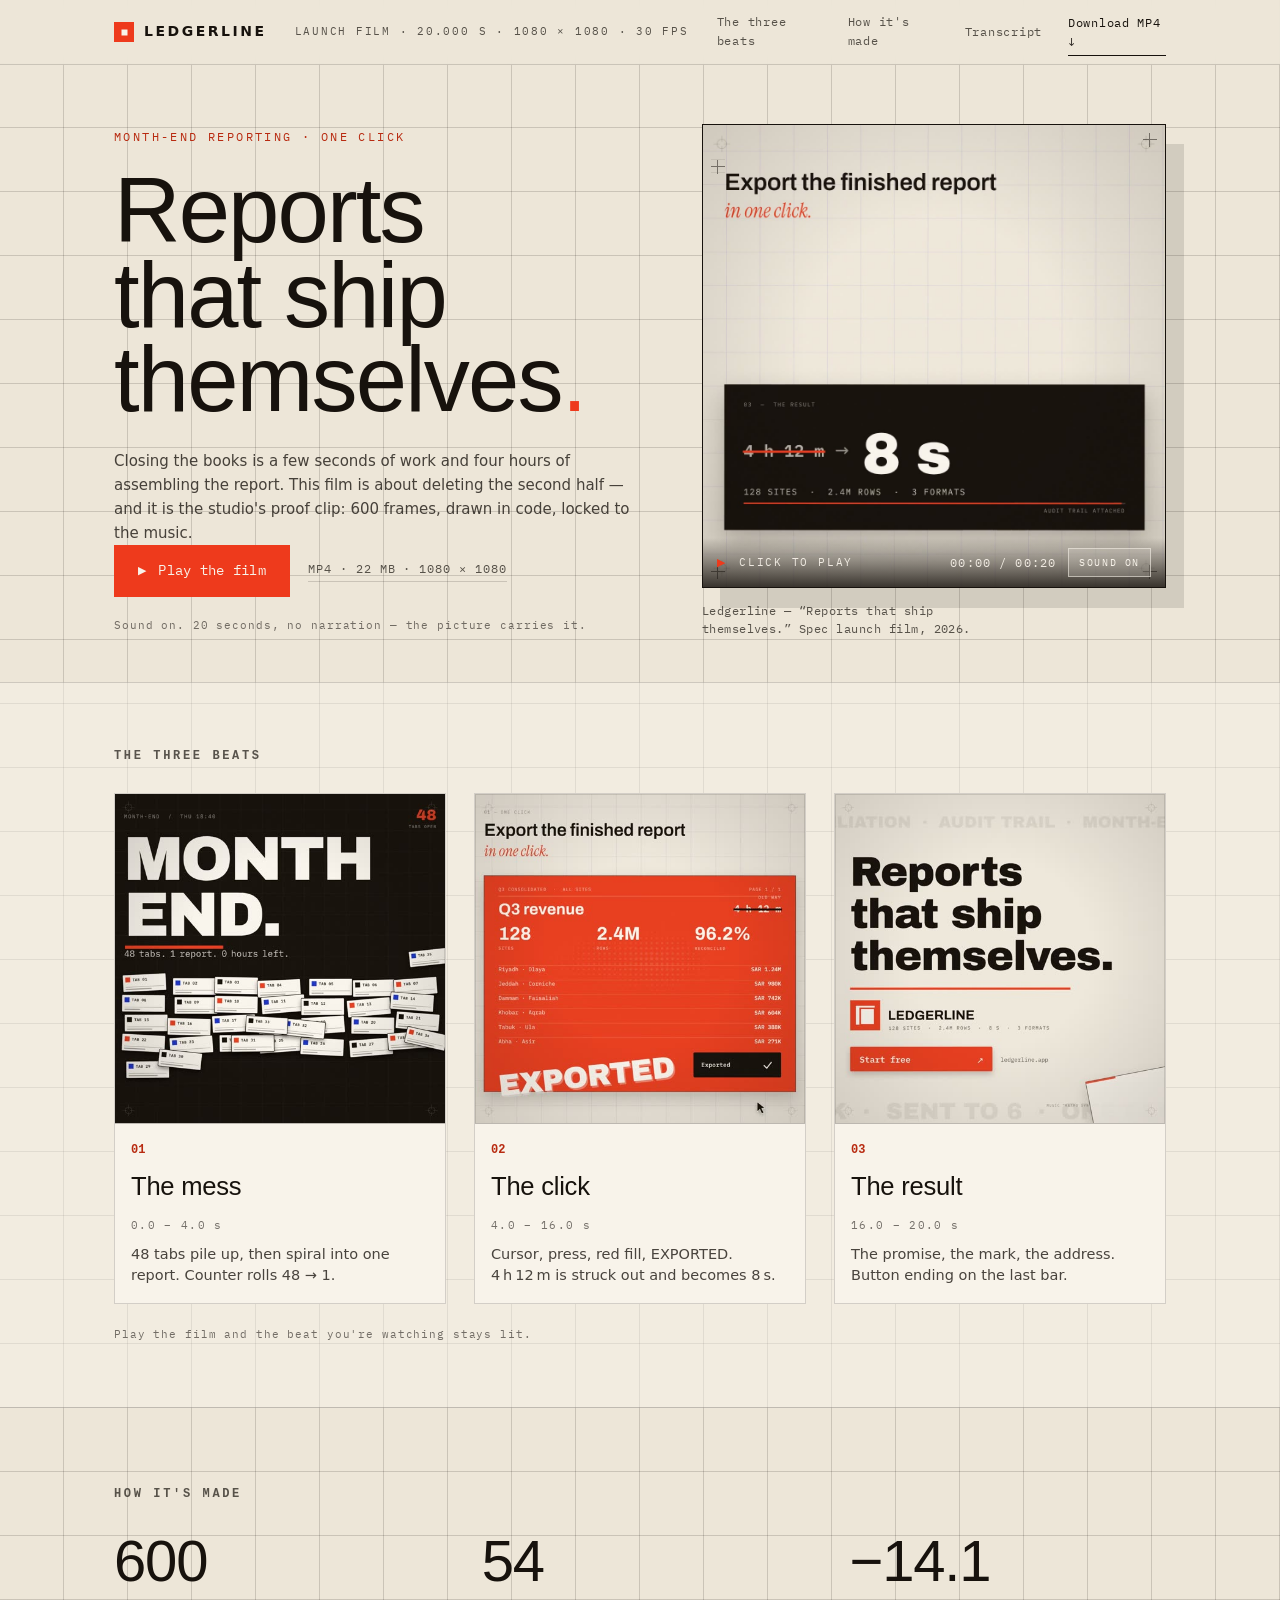
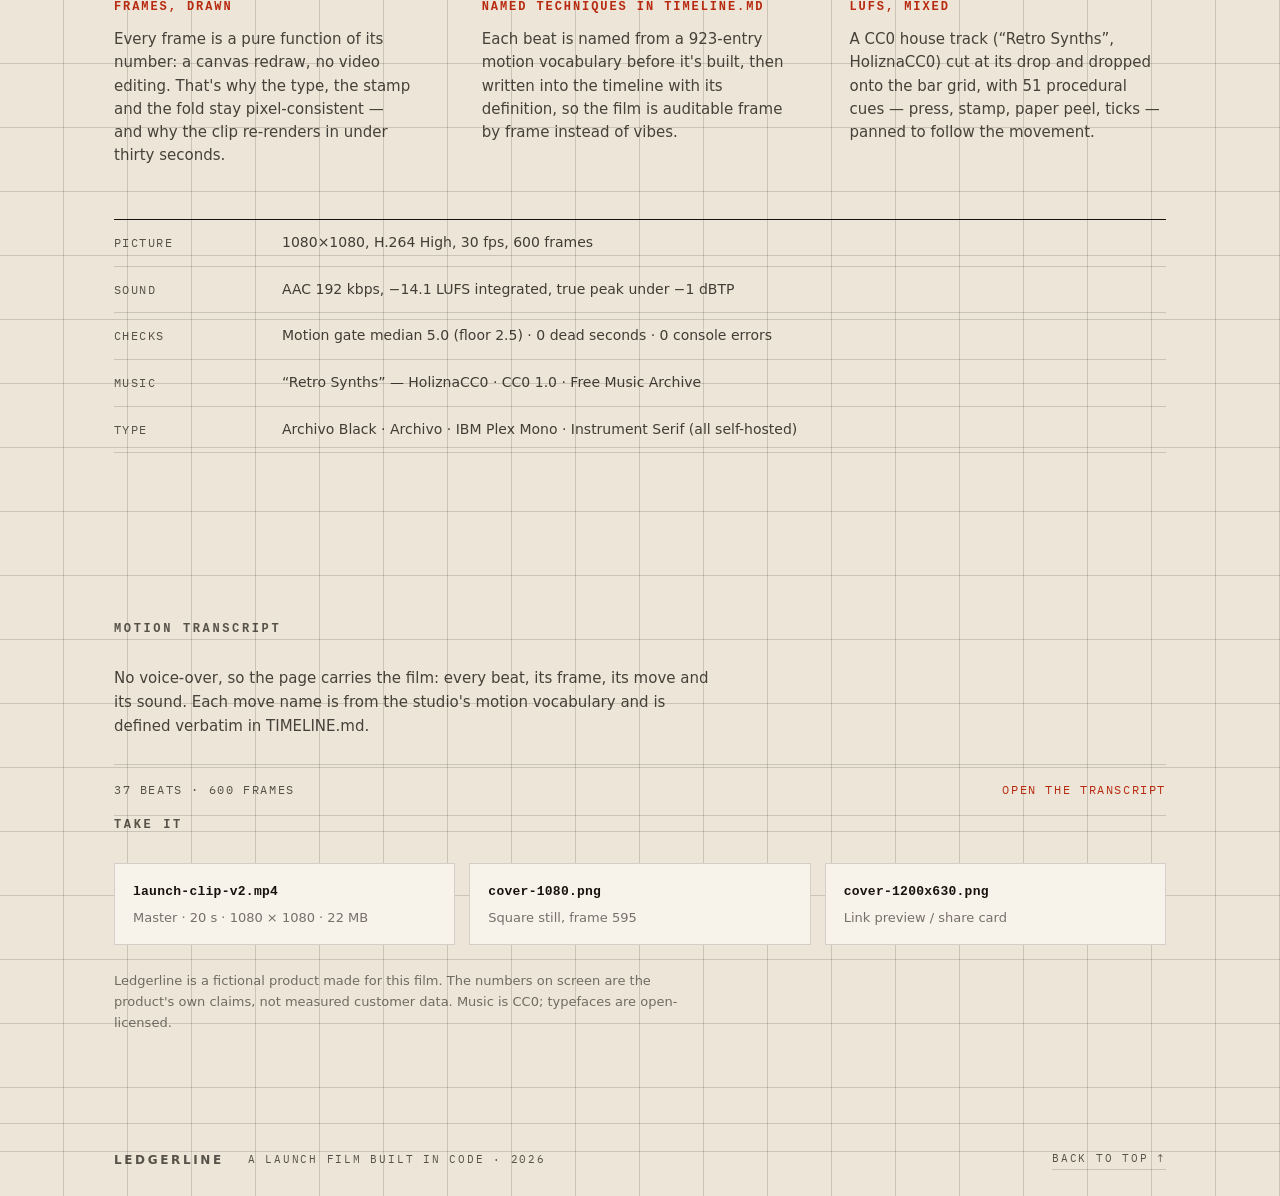
==== commit 9dc2637d: "round-2 fixes: hours-to-seconds pair on the board, units line, clean swap, lifted end card" ====
--- a/index.html
+++ b/index.html
@@ -50,7 +50,7 @@
     <figure class="player" id="player">
       <div class="frame">
         <span class="cm tl"></span><span class="cm tr"></span><span class="cm bl"></span><span class="cm br"></span>
-        <video id="film" src="media/clip-web.mp4?v=20261022c" poster="media/poster.jpg?v=20261022c"
+        <video id="film" src="media/clip-web.mp4?v=20261022d" poster="media/poster.jpg?v=20261022d"
                playsinline muted preload="metadata" width="1080" height="1080"></video>
         <div class="bar-in-frame">
           <span class="tap" aria-hidden="true"><i>▶</i> CLICK TO PLAY</span>
@@ -77,7 +77,7 @@
         </li>
         <li class="beat" data-t="4" data-end="16">
           <button class="beat-in">
-            <img src="media/beat_7.0.jpg" alt="A red report sheet stamped EXPORTED" width="540" height="540" loading="lazy">
+            <img src="media/beat_7.3.jpg" alt="A red report sheet stamped EXPORTED" width="540" height="540" loading="lazy">
             <span class="beat-id">02</span>
             <span class="beat-name">The click</span>
             <span class="beat-time">4.0 – 16.0 s</span>
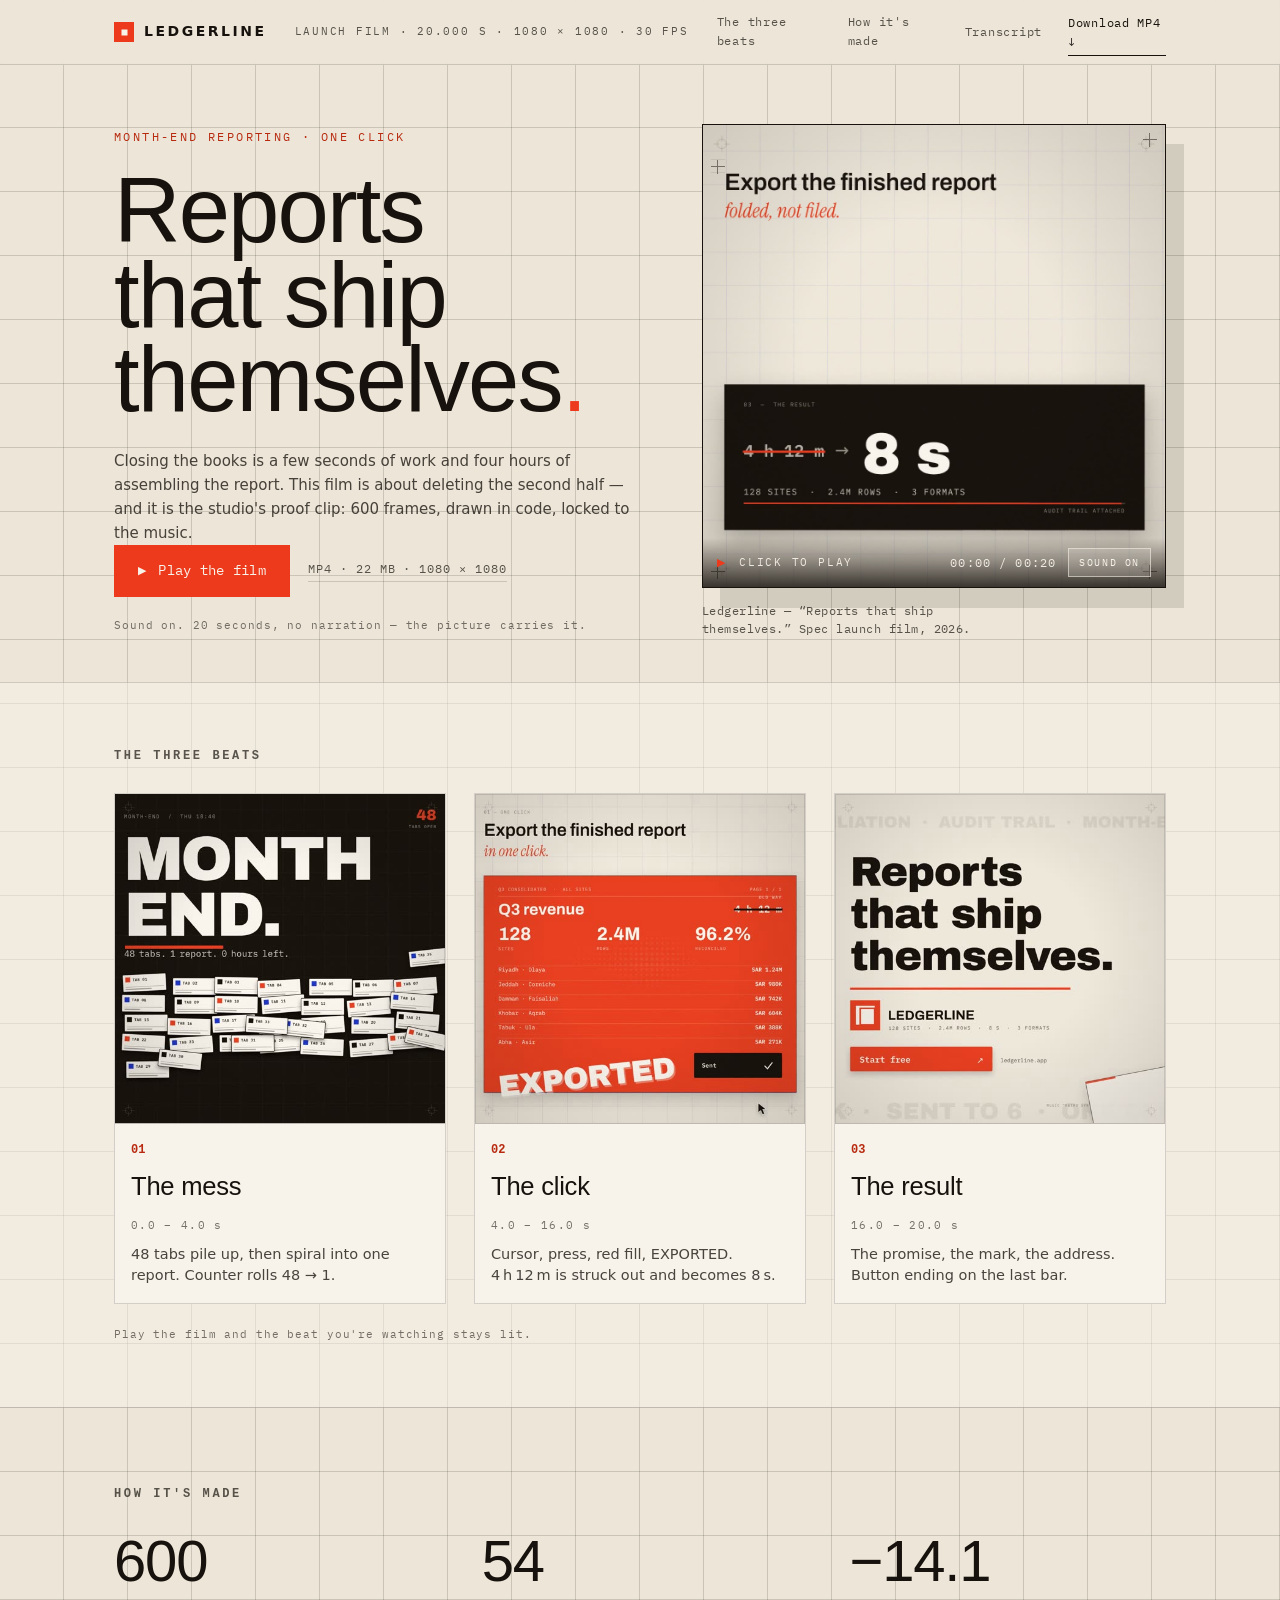
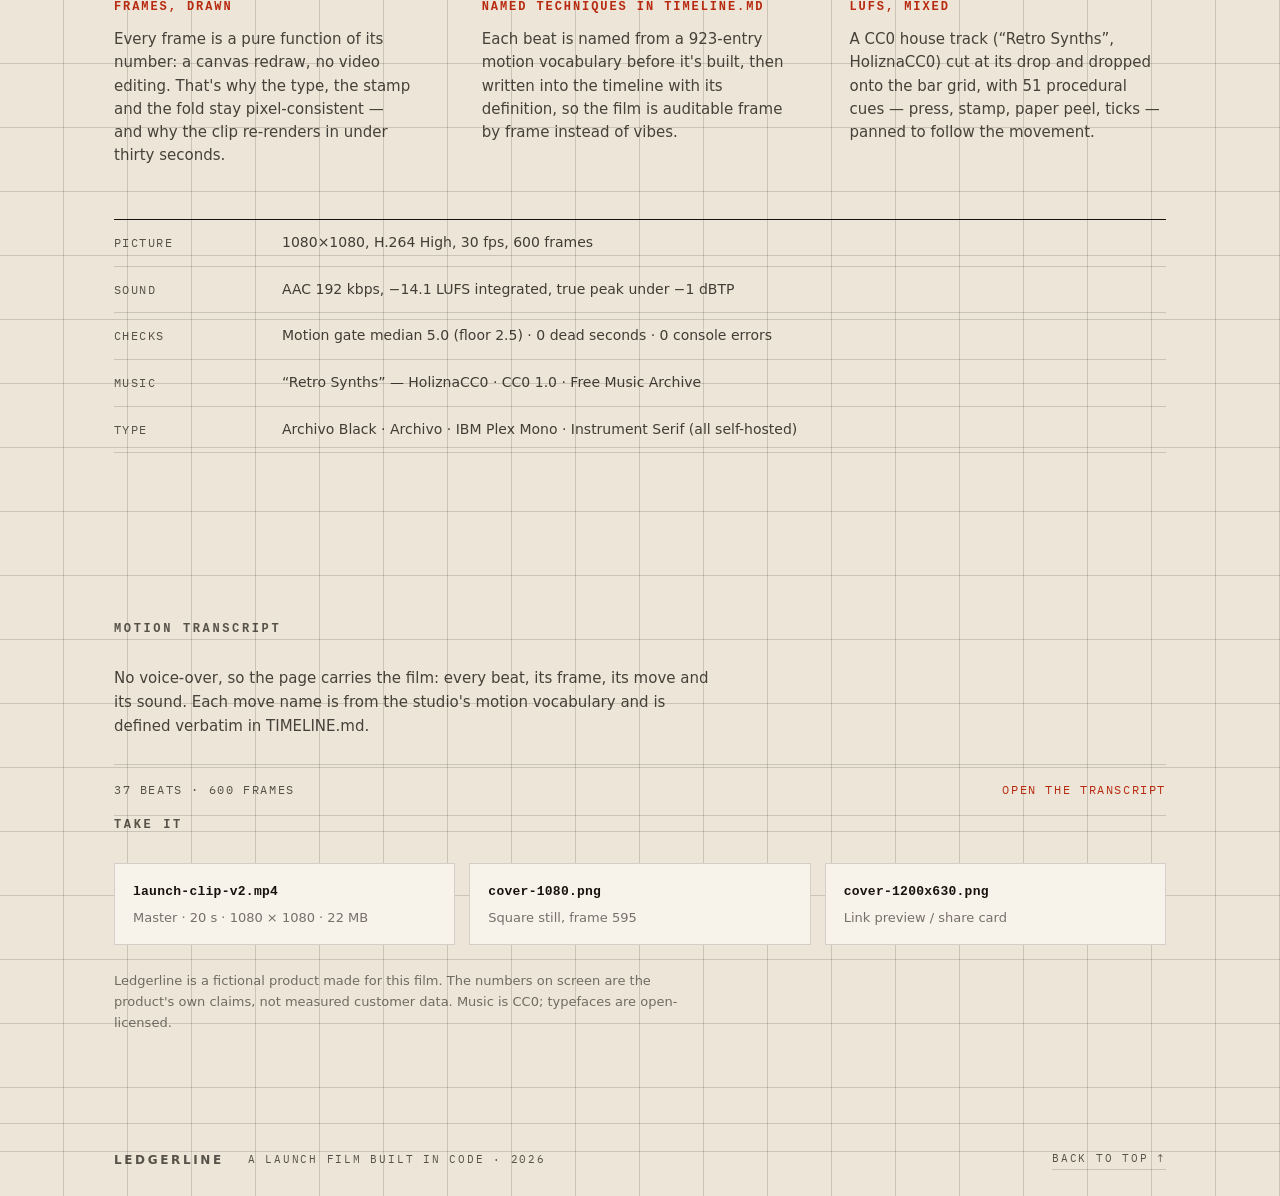
==== commit 90b59189: "publish" ====
--- a/index.html
+++ b/index.html
@@ -9,7 +9,7 @@
 <meta property="og:description" content="20-second launch film. 48 tabs → one report → one click → 8 s. Sound on.">
 <meta property="og:image" content="media/cover-1200x630.png">
 <meta property="og:type" content="video.other">
-<link rel="stylesheet" href="style.css?v=20261022g">
+<link rel="stylesheet" href="style.css?v=20261022h">
 </head>
 <body>
 
@@ -50,7 +50,7 @@
     <figure class="player" id="player">
       <div class="frame">
         <span class="cm tl"></span><span class="cm tr"></span><span class="cm bl"></span><span class="cm br"></span>
-        <video id="film" src="media/clip-web.mp4?v=20261022d" poster="media/poster.jpg?v=20261022d"
+        <video id="film" src="media/clip-web.mp4?v=20261022e" poster="media/poster.jpg?v=20261022e"
                playsinline muted preload="metadata" width="1080" height="1080"></video>
         <div class="bar-in-frame">
           <span class="tap" aria-hidden="true"><i>▶</i> CLICK TO PLAY</span>
@@ -77,7 +77,7 @@
         </li>
         <li class="beat" data-t="4" data-end="16">
           <button class="beat-in">
-            <img src="media/beat_7.3.jpg" alt="A red report sheet stamped EXPORTED" width="540" height="540" loading="lazy">
+            <img src="media/beat_7.4.jpg" alt="A red report sheet stamped EXPORTED" width="540" height="540" loading="lazy">
             <span class="beat-id">02</span>
             <span class="beat-name">The click</span>
             <span class="beat-time">4.0 – 16.0 s</span>
--- a/style.css
+++ b/style.css
@@ -169,7 +169,7 @@
 .tl-legend{font-family:var(--mono); font-size:10.5px; line-height:1.55; color:var(--ink-60); margin:10px 0 14px; max-width:74ch}
 @media (max-width:640px){
   .tl-table thead th:nth-child(2),.tl-table td.f{display:none}
-  .tl-table td.m{width:auto; font-size:10px}
-  .tl-table td.b{font-size:14px}
+  .tl-table td.m{width:auto; font-size:11.5px}
+  .tl-table td.b{font-size:14.5px}
   .tl-table th,.tl-table td{padding-right:10px}
 }
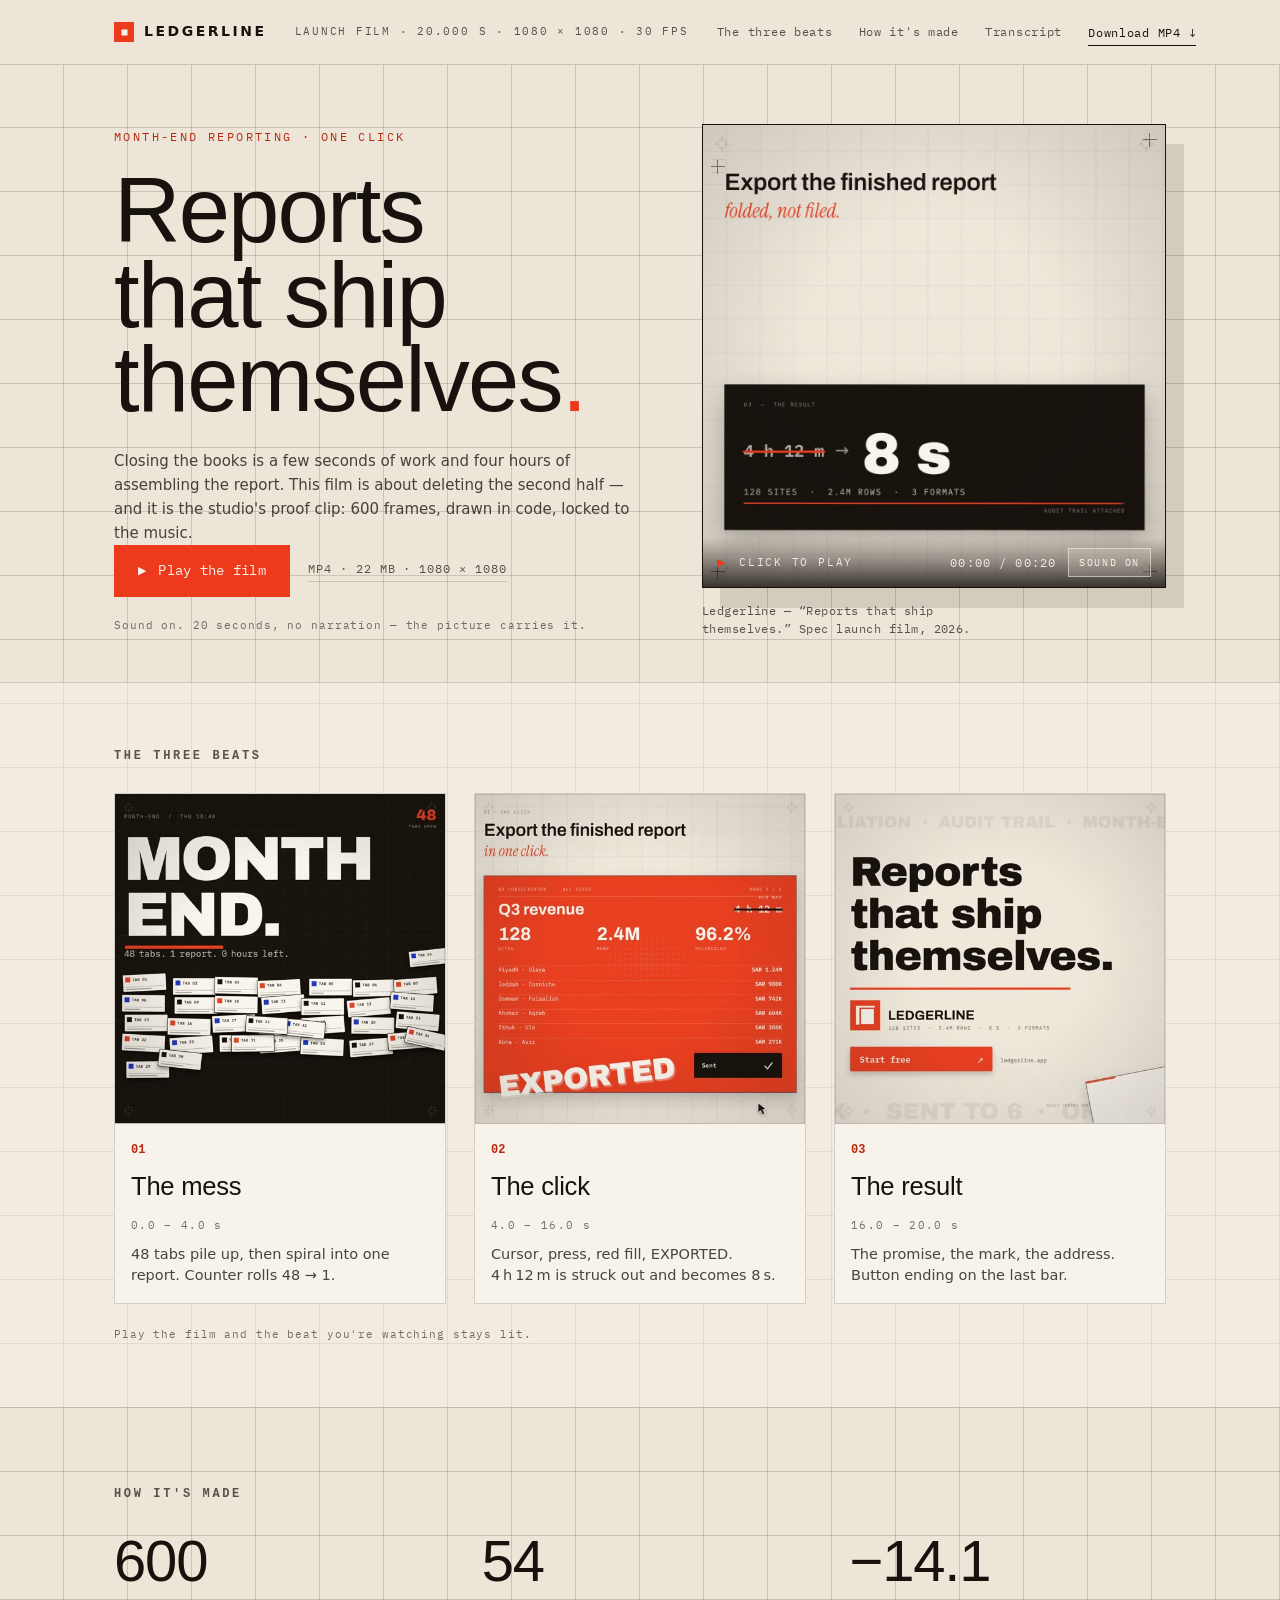
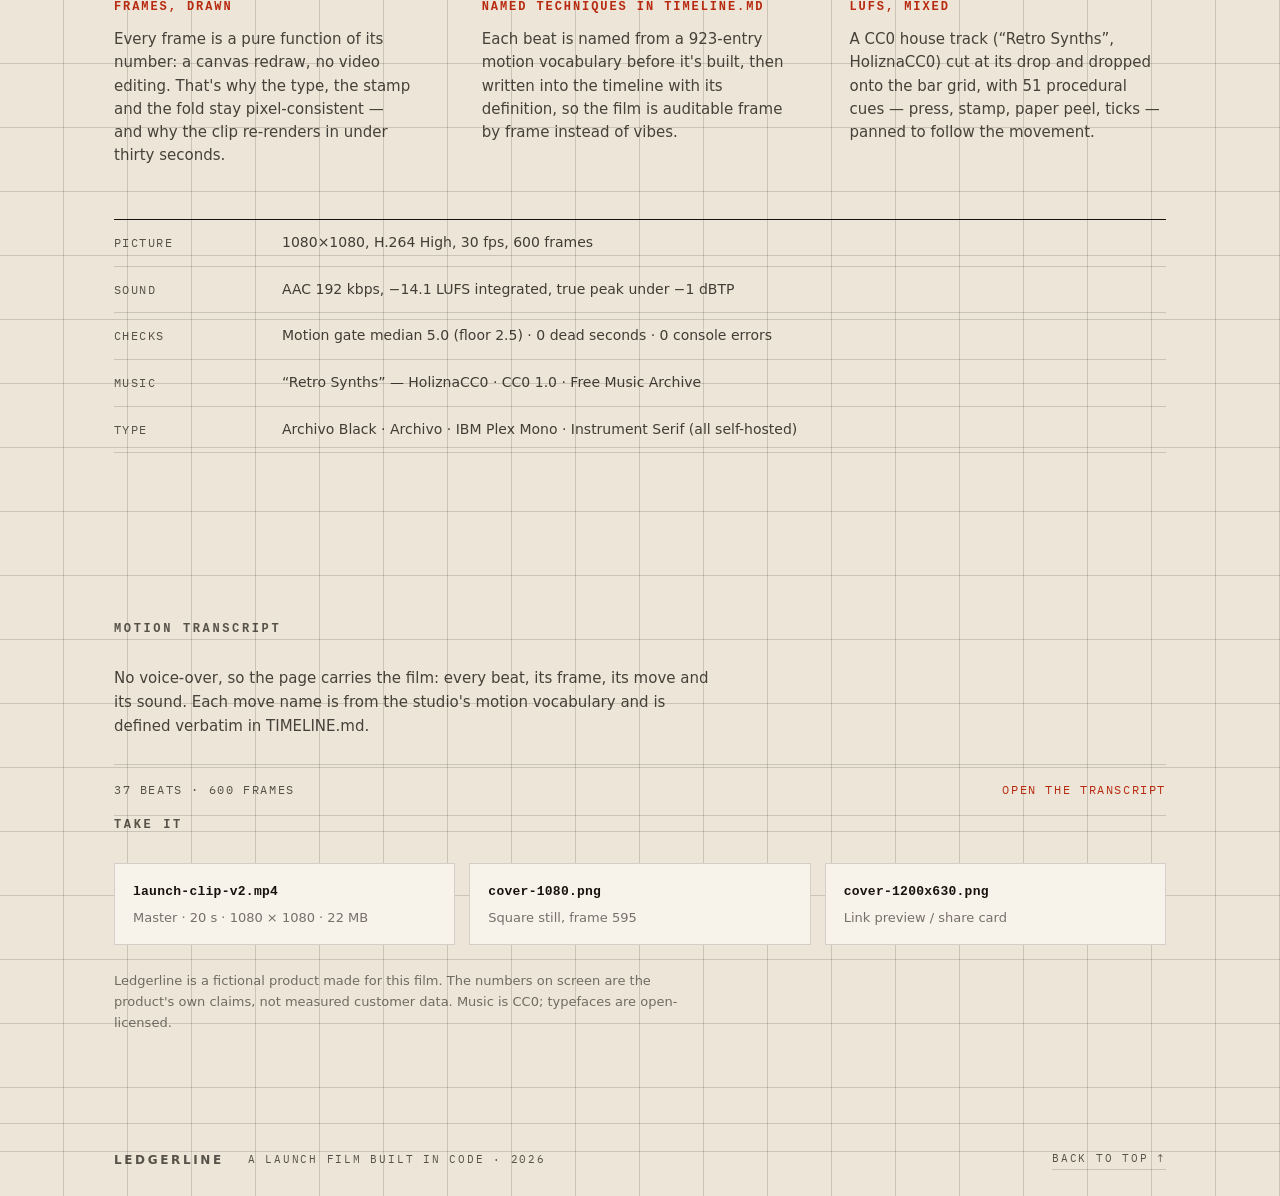
==== commit d28a0568: "page: nav items never wrap" ====
--- a/index.html
+++ b/index.html
@@ -9,7 +9,7 @@
 <meta property="og:description" content="20-second launch film. 48 tabs → one report → one click → 8 s. Sound on.">
 <meta property="og:image" content="media/cover-1200x630.png">
 <meta property="og:type" content="video.other">
-<link rel="stylesheet" href="style.css?v=20261022h">
+<link rel="stylesheet" href="style.css?v=20261022i">
 </head>
 <body>
 
--- a/style.css
+++ b/style.css
@@ -32,7 +32,7 @@
 .brand-name.small{font-size:12px; letter-spacing:.22em; color:var(--ink-60)}
 .meta{font-family:var(--mono); font-size:11px; letter-spacing:.16em; color:var(--ink-60); margin:0; text-transform:uppercase; white-space:nowrap}
 .links{margin-left:auto; display:flex; align-items:center; gap:26px; font-family:var(--mono); font-size:12px; letter-spacing:.06em}
-.links a{position:relative; padding:6px 0; color:var(--ink-60); transition:color .18s}
+.links a{position:relative; padding:6px 0; color:var(--ink-60); transition:color .18s; white-space:nowrap}
 .links a:hover{color:var(--ink)}
 .links a::after{content:""; position:absolute; left:0; bottom:0; height:1px; width:0; background:var(--red); transition:width .28s cubic-bezier(.2,.7,.3,1)}
 .links a:hover::after{width:100%}
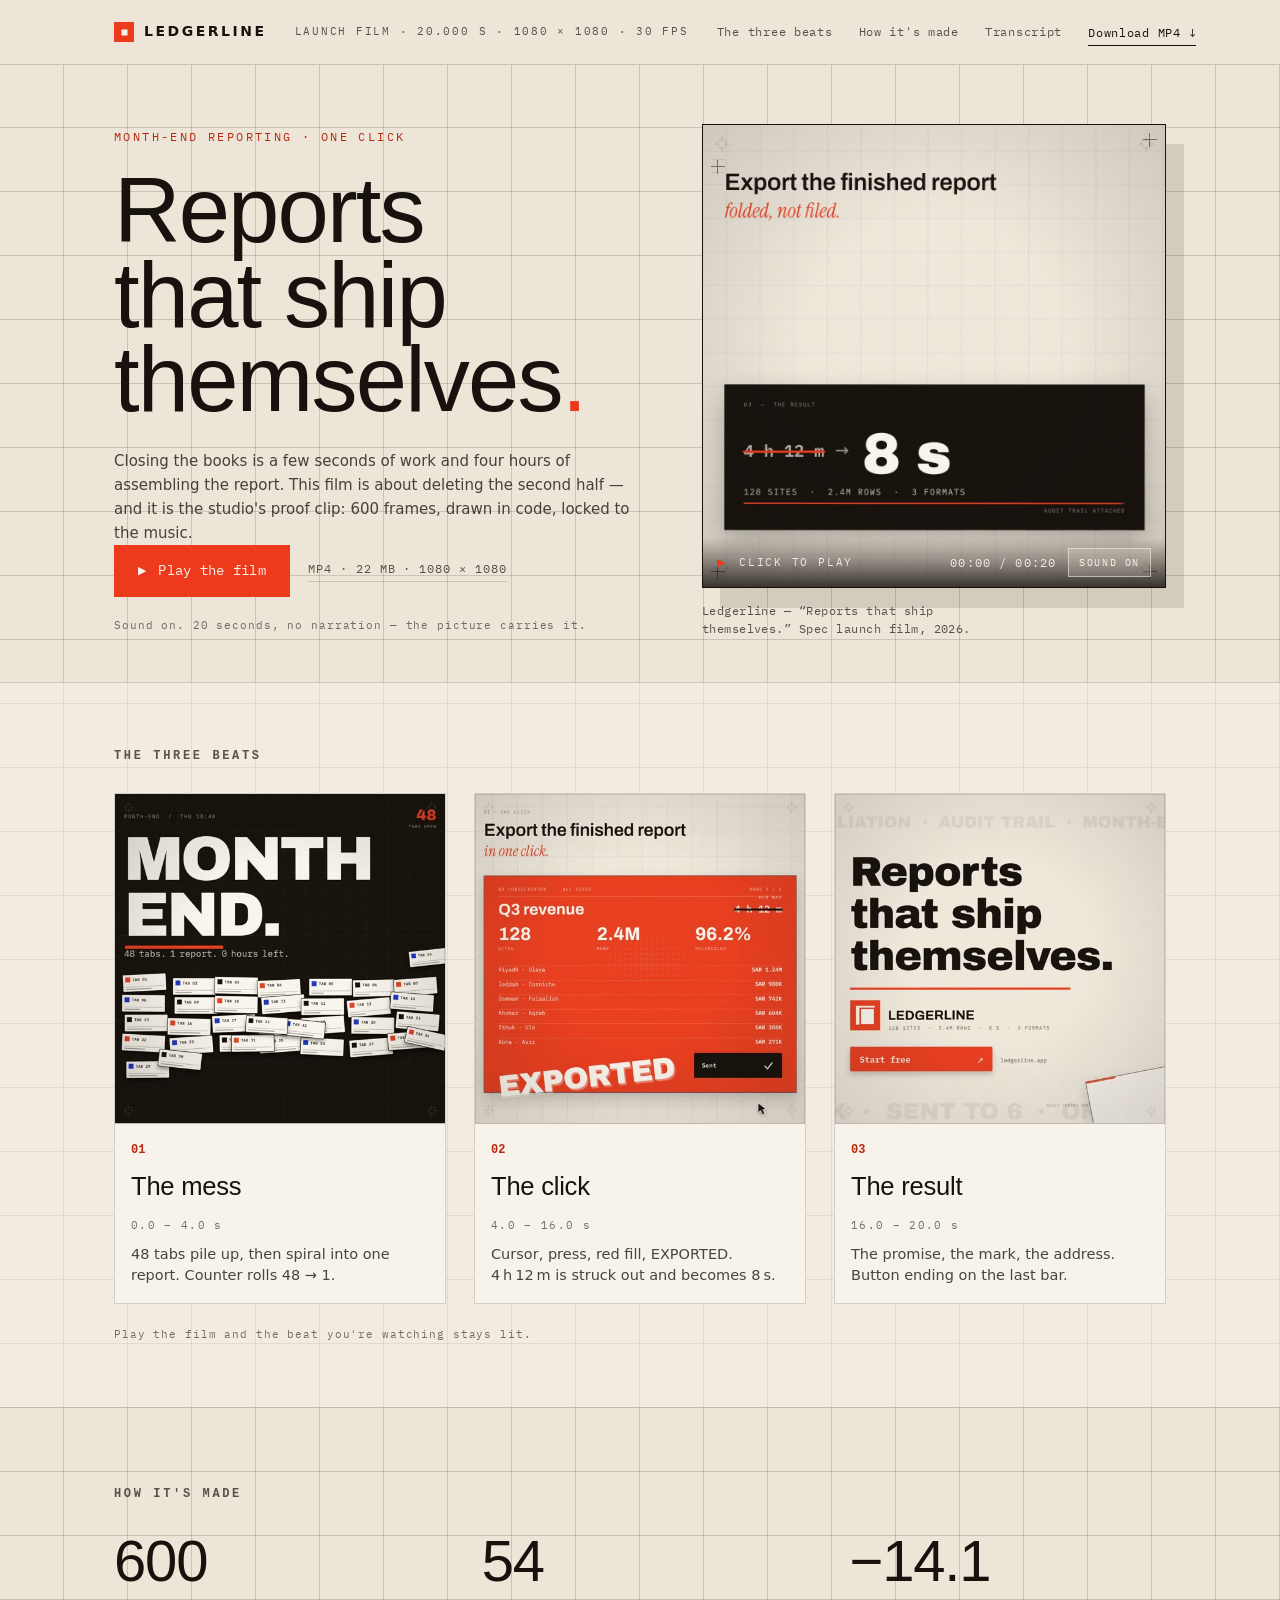
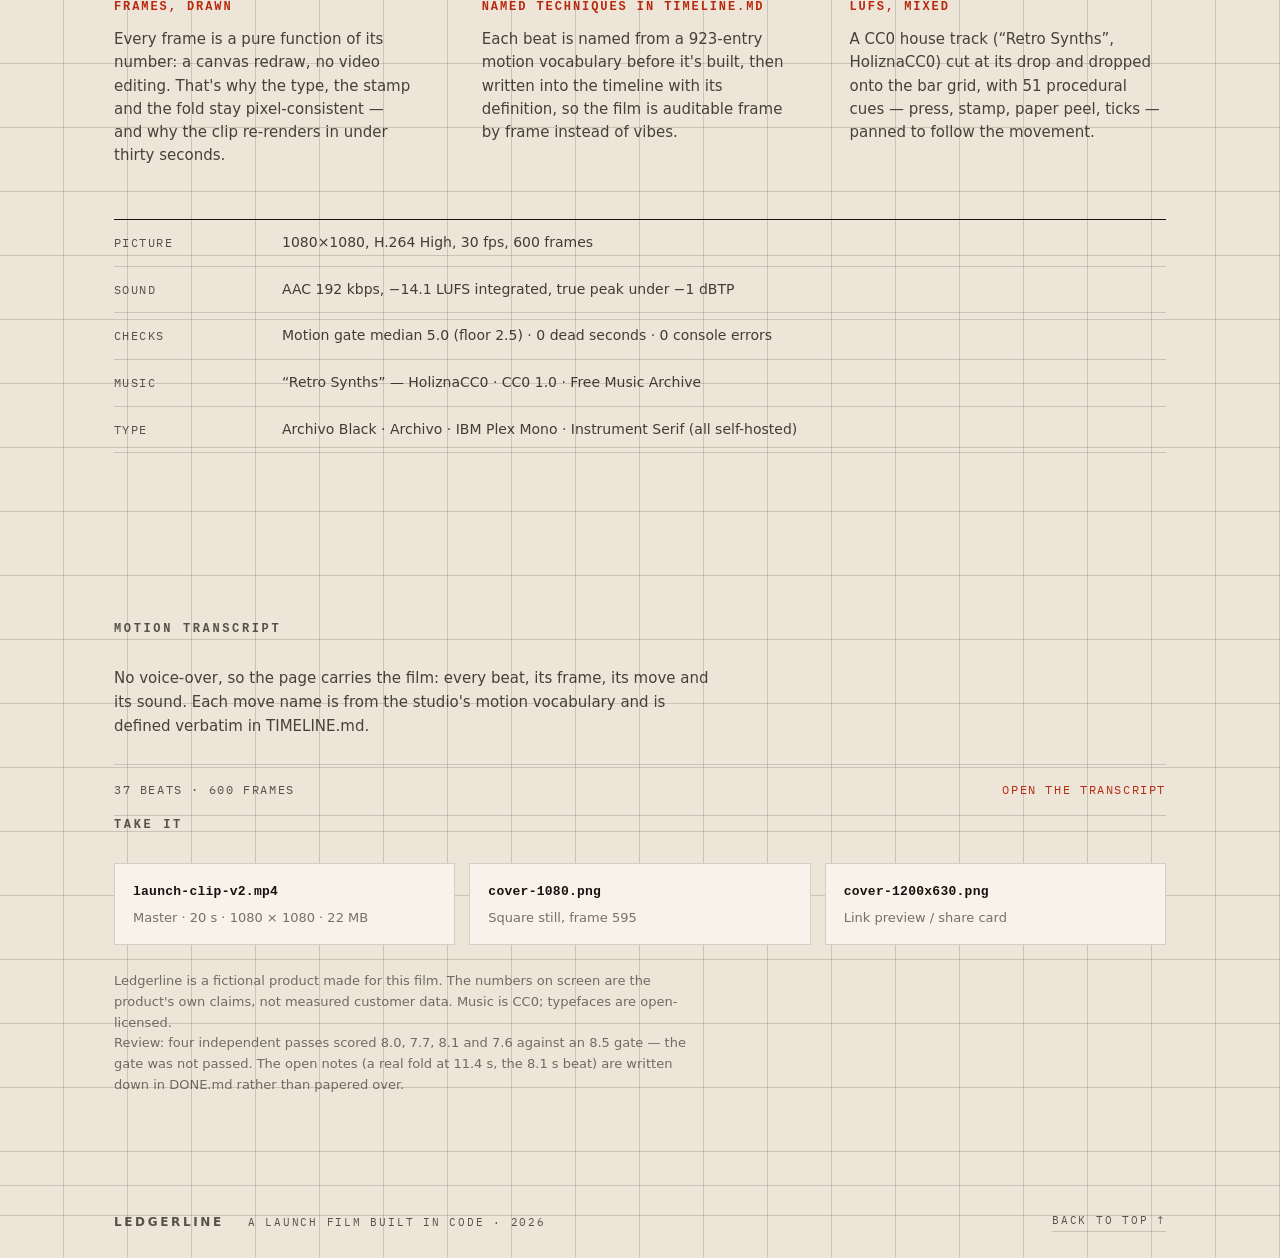
==== commit b0ce6d0b: "page: state the review outcome honestly" ====
--- a/index.html
+++ b/index.html
@@ -195,6 +195,9 @@
     </ul>
     <p class="foot-note">Ledgerline is a fictional product made for this film. The numbers on screen are the
       product's own claims, not measured customer data. Music is CC0; typefaces are open-licensed.</p>
+    <p class="foot-note">Review: four independent passes scored 8.0, 7.7, 8.1 and 7.6 against an 8.5 gate — the gate
+      was not passed. The open notes (a real fold at 11.4 s, the 8.1 s beat) are written down in DONE.md rather than
+      papered over.</p>
   </section>
 
 </main>
